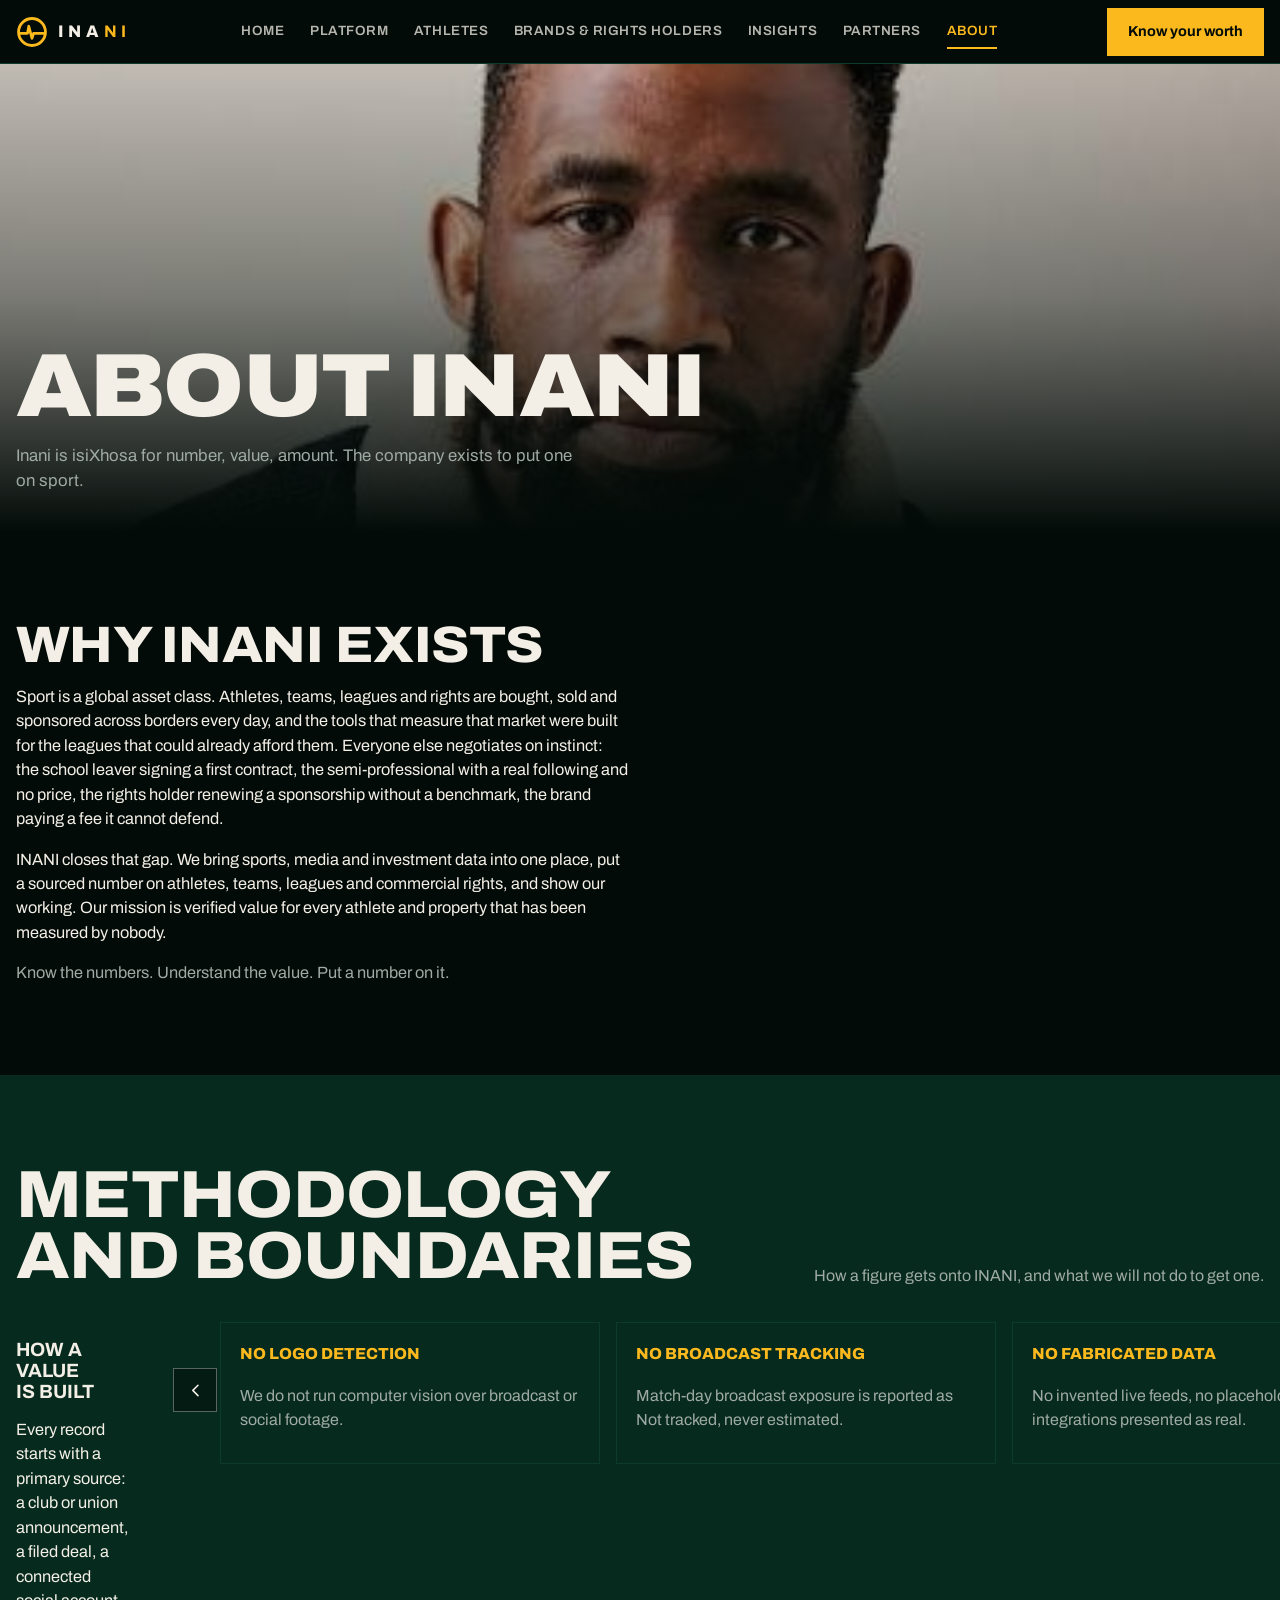
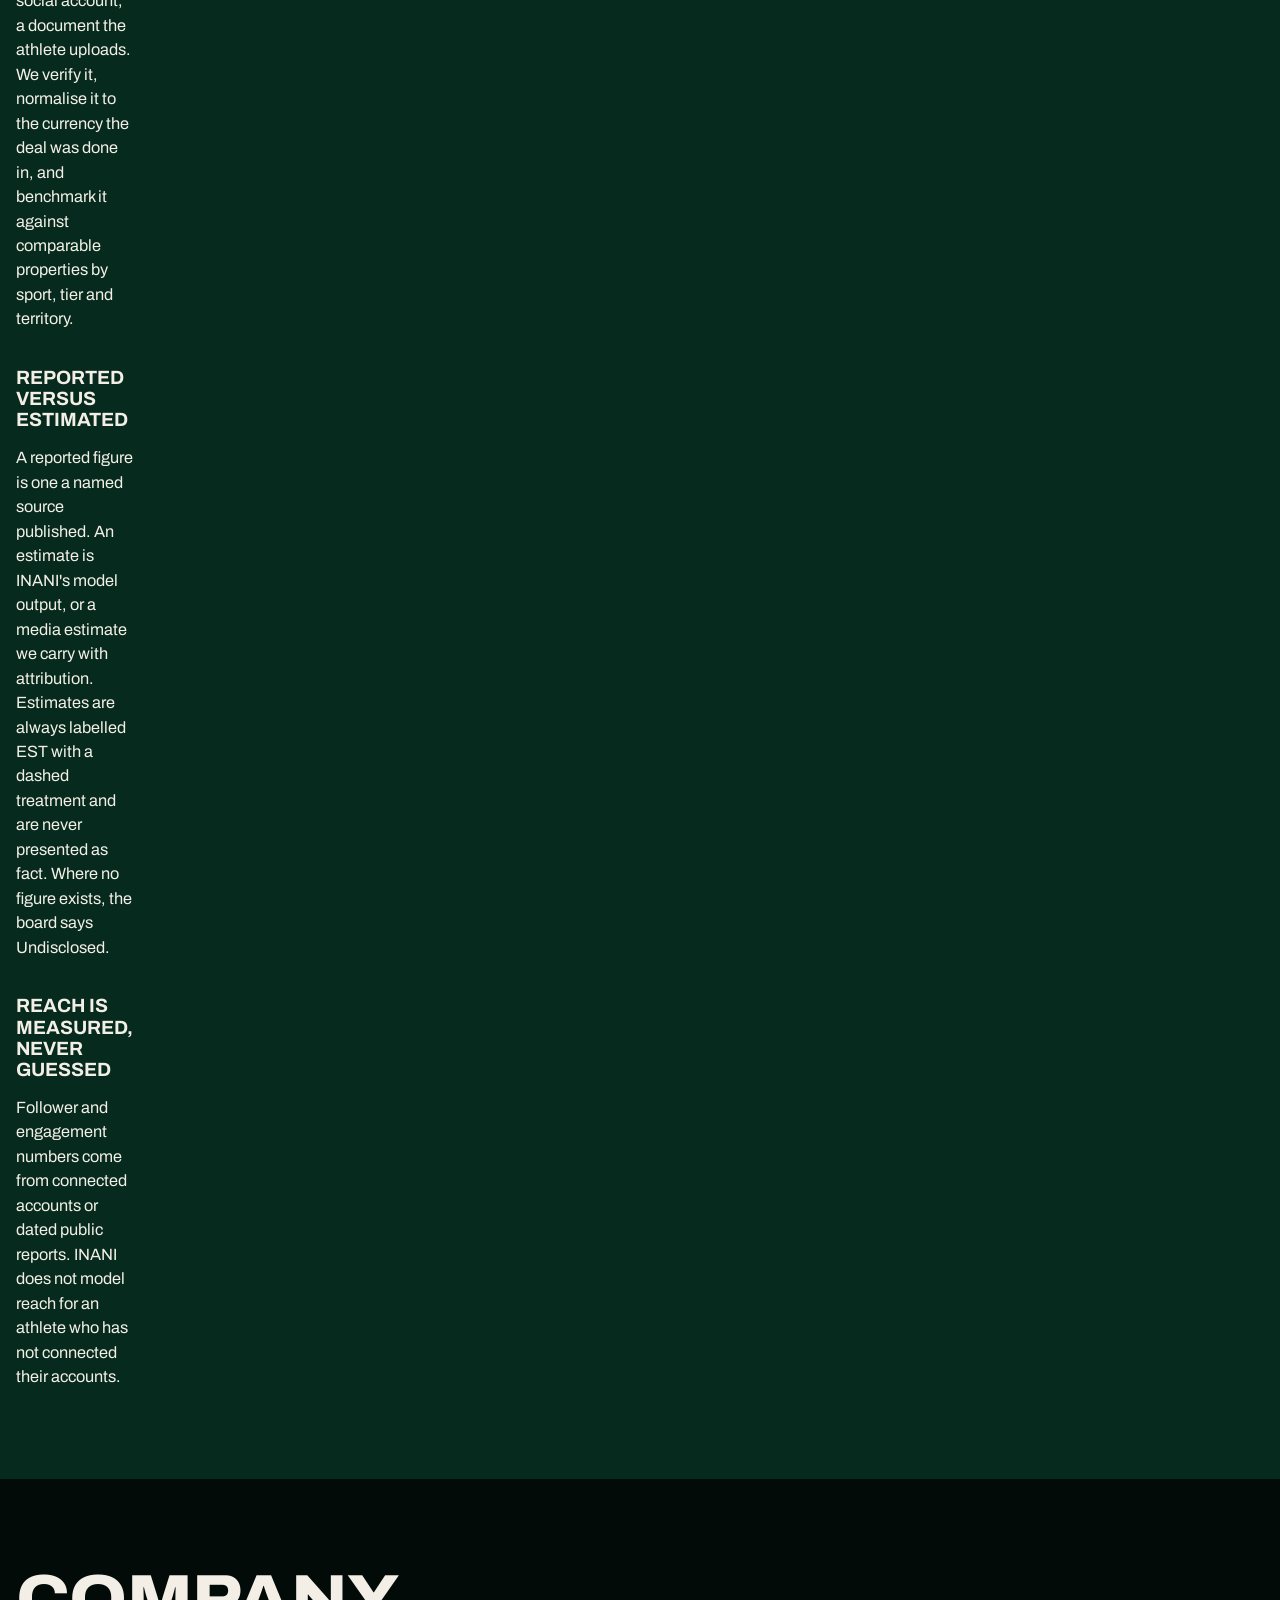
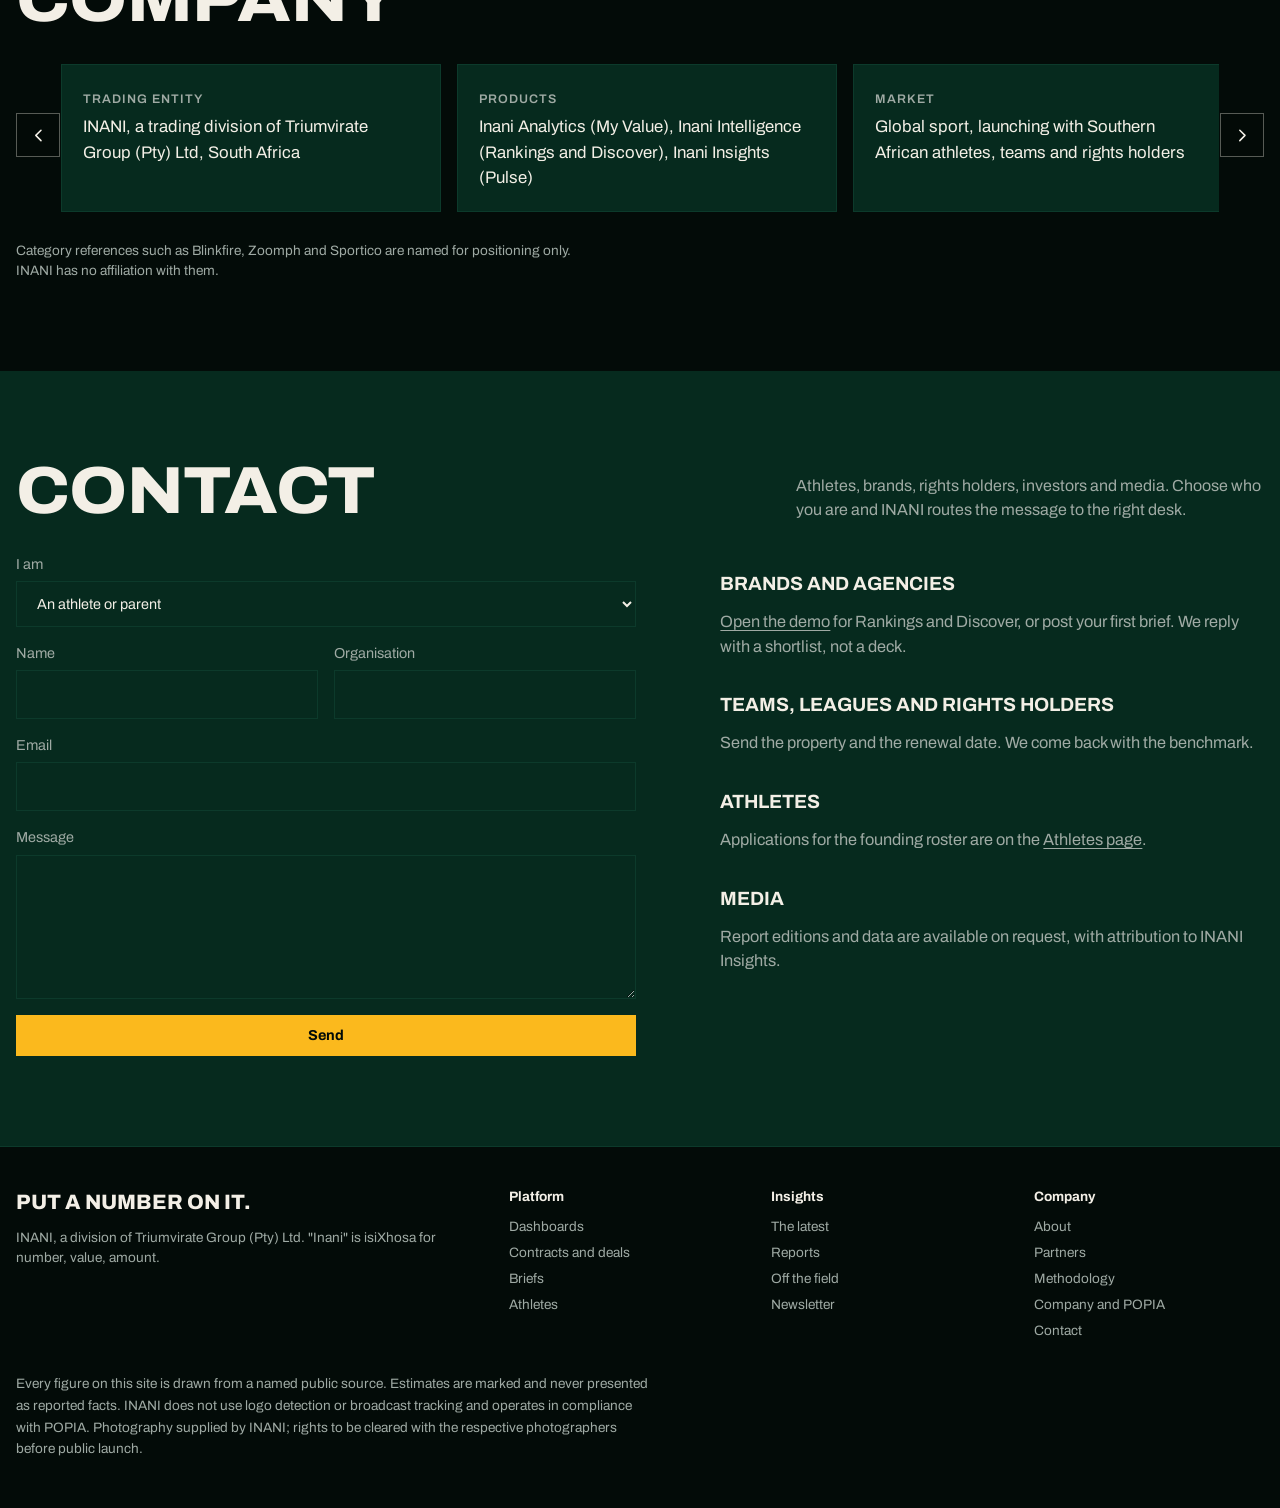
==== about.html @ a7720653 "Add files via upload" ====
<!doctype html>
<html lang="en">
<head>
<meta charset="utf-8">
<meta name="viewport" content="width=device-width, initial-scale=1, viewport-fit=cover">
<title>About · INANI</title>
<meta name="description" content="Why INANI exists, how values are built, and the company behind it.">
<link rel="preconnect" href="https://fonts.googleapis.com">
<link rel="stylesheet" href="https://fonts.googleapis.com/css2?family=Archivo:ital,wdth,wght@0,62..125,300..900;1,62..125,300..900&display=swap">
<link rel="stylesheet" href="styles.css">
</head>
<body>
<svg width="0" height="0" style="position:absolute" aria-hidden="true">
<defs>
<symbol id="i-chart" viewBox="0 0 24 24"><path d="M3 3v18h18M18 17V9M13 17V5M8 17v-3"/></symbol>
<symbol id="i-deal" viewBox="0 0 24 24"><path d="m11 17 2 2a1 1 0 1 0 3-3"/><path d="m14 14 2.5 2.5a1 1 0 1 0 3-3l-3.88-3.88a3 3 0 0 0-4.24 0l-.88.88a1 1 0 1 1-3-3l2.81-2.81a5.79 5.79 0 0 1 7.06-.87l.47.28a2 2 0 0 0 1.42.25L21 4"/><path d="m21 3 1 11h-2M3 3 2 14l6.5 6.5a1 1 0 1 0 3-3M3 4h8"/></symbol>
<symbol id="i-news" viewBox="0 0 24 24"><path d="M4 22h16a2 2 0 0 0 2-2V4a2 2 0 0 0-2-2H8a2 2 0 0 0-2 2v16a2 2 0 0 1-2 2Zm0 0a2 2 0 0 1-2-2v-9c0-1.1.9-2 2-2h2M18 14h-8M15 18h-5M10 6h8v4h-8V6Z"/></symbol>
<symbol id="i-check" viewBox="0 0 24 24"><path d="M20 6 9 17l-5-5"/></symbol>
<symbol id="i-arrow" viewBox="0 0 24 24"><path d="M5 12h14m-7-7 7 7-7 7"/></symbol>
<symbol id="i-athlete" viewBox="0 0 24 24"><path d="M19 21v-2a4 4 0 0 0-4-4H9a4 4 0 0 0-4 4v2"/><circle cx="12" cy="7" r="4"/></symbol>
<symbol id="i-team" viewBox="0 0 24 24"><path d="M16 21v-2a4 4 0 0 0-4-4H6a4 4 0 0 0-4 4v2"/><circle cx="9" cy="7" r="4"/><path d="M22 21v-2a4 4 0 0 0-3-3.87M16 3.13a4 4 0 0 1 0 7.75"/></symbol>
<symbol id="i-rights" viewBox="0 0 24 24"><path d="M20 13c0 5-3.5 7.5-7.66 8.95a1 1 0 0 1-.67-.01C7.5 20.5 4 18 4 13V6a1 1 0 0 1 1-1c2 0 4.5-1.2 6.24-2.72a1.17 1.17 0 0 1 1.52 0C14.51 3.81 17 5 19 5a1 1 0 0 1 1 1z"/><path d="m9 12 2 2 4-4"/></symbol>
<symbol id="i-brand" viewBox="0 0 24 24"><path d="m3 11 18-5v12L3 14v-3z"/><path d="M11.6 16.8a3 3 0 1 1-5.8-1.6"/></symbol>
<symbol id="i-invest" viewBox="0 0 24 24"><path d="M22 7 13.5 15.5 8.5 10.5 2 17M16 7h6v6"/></symbol>
<symbol id="i-media" viewBox="0 0 24 24"><rect x="2" y="7" width="20" height="15" rx="2"/><path d="m17 2-5 5-5-5"/></symbol>
<symbol id="i-left" viewBox="0 0 24 24"><path d="m15 18-6-6 6-6"/></symbol>
<symbol id="i-right" viewBox="0 0 24 24"><path d="m9 18 6-6-6-6"/></symbol>
<symbol id="i-link" viewBox="0 0 24 24"><path d="M10 13a5 5 0 0 0 7.54.54l3-3a5 5 0 0 0-7.07-7.07l-1.72 1.71"/><path d="M14 11a5 5 0 0 0-7.54-.54l-3 3a5 5 0 0 0 7.07 7.07l1.71-1.71"/></symbol>
<symbol id="i-file" viewBox="0 0 24 24"><path d="M15 2H6a2 2 0 0 0-2 2v16a2 2 0 0 0 2 2h12a2 2 0 0 0 2-2V7Z"/><path d="M14 2v4a2 2 0 0 0 2 2h4M10 9H8M16 13H8M16 17H8"/></symbol>
<symbol id="i-card" viewBox="0 0 24 24"><rect x="2" y="5" width="20" height="14" rx="2"/><path d="M2 10h20"/></symbol>
<symbol id="i-db" viewBox="0 0 24 24"><ellipse cx="12" cy="5" rx="9" ry="3"/><path d="M3 5v14a9 3 0 0 0 18 0V5"/><path d="M3 12a9 3 0 0 0 18 0"/></symbol>
</defs>
</svg>
<header class="top">
  <div class="wrap bar">
    <a class="lock" href="index.html" aria-label="INANI home"><svg viewBox="0 0 100 100" aria-hidden="true"><circle cx="50" cy="50" r="42" fill="none" stroke="#FBB91D" stroke-width="9"/><polyline points="14,54 36,54 40,32 50,70 55,54 86,54" fill="none" stroke="#FBB91D" stroke-width="8.5" stroke-linecap="round" stroke-linejoin="round"/></svg><span>INA<b>NI</b></span></a>
    <nav class="main" id="nav" aria-label="Primary"><a href="index.html">Home</a><a href="platform.html">Platform</a><a href="athletes.html">Athletes</a><a href="brands.html">Brands & Rights Holders</a><a href="insights.html">Insights</a><a href="partners.html">Partners</a><a href="about.html" aria-current="page">About</a></nav>
    <div class="acts"><a class="cta" href="athletes.html#apply">Know your worth</a><button class="menu" id="menu" aria-expanded="false" aria-controls="nav">Menu</button></div>
  </div>
</header>
<main>

<div class="page-title photo"><div class="ph"><img src="img/kolisi-denim.jpg" alt="" style="object-position:50% 20%"></div><div class="wrap"><h1 style="font-size:clamp(2.4rem,7vw,6rem)">About INANI</h1><p>Inani is isiXhosa for number, value, amount. The company exists to put one on sport.</p></div></div>
<section class="wrap">
  <div class="prose">
    <h2 style="font-size:clamp(1.8rem,4vw,3.2rem)">Why INANI exists</h2>
    <p>Sport is a global asset class. Athletes, teams, leagues and rights are bought, sold and sponsored across borders every day, and the tools that measure that market were built for the leagues that could already afford them. Everyone else negotiates on instinct: the school leaver signing a first contract, the semi-professional with a real following and no price, the rights holder renewing a sponsorship without a benchmark, the brand paying a fee it cannot defend.</p>
    <p>INANI closes that gap. We bring sports, media and investment data into one place, put a sourced number on athletes, teams, leagues and commercial rights, and show our working. Our mission is verified value for every athlete and property that has been measured by nobody.</p>
    <p class="ash">Know the numbers. Understand the value. Put a number on it.</p>
  </div>
</section>
<section class="band" id="method"><div class="wrap">
  <div class="head"><h2>Methodology<br>and boundaries</h2><p>How a figure gets onto INANI, and what we will not do to get one.</p></div>
  <div class="split">
    <div class="prose">
      <h3>How a value is built</h3>
      <p>Every record starts with a primary source: a club or union announcement, a filed deal, a connected social account, a document the athlete uploads. We verify it, normalise it to the currency the deal was done in, and benchmark it against comparable properties by sport, tier and territory.</p>
      <h3>Reported versus estimated</h3>
      <p>A reported figure is one a named source published. An estimate is INANI's model output, or a media estimate we carry with attribution. Estimates are always labelled EST with a dashed treatment and are never presented as fact. Where no figure exists, the board says Undisclosed.</p>
      <h3>Reach is measured, never guessed</h3>
      <p>Follower and engagement numbers come from connected accounts or dated public reports. INANI does not model reach for an athlete who has not connected their accounts.</p>
    </div>
    <ul class="rules carousel">
      <li><b>No logo detection</b><span>We do not run computer vision over broadcast or social footage.</span></li>
      <li><b>No broadcast tracking</b><span>Match-day broadcast exposure is reported as Not tracked, never estimated.</span></li>
      <li><b>No fabricated data</b><span>No invented live feeds, no placeholder integrations presented as real.</span></li>
      <li><b>EST, always marked</b><span>Every estimate carries the label and the dashed treatment, on every surface.</span></li>
      <li><b>POPIA throughout</b><span>Personal information is processed lawfully, minimally and with consent, and athletes can withdraw at any time.</span></li>
      <li><b>Image rights respected</b><span>Contracted professionals are onboarded only with written consent from the relevant body.</span></li>
    </ul>
  </div>
</div></section>
<section class="wrap" id="legal">
  <div class="head"><h2>Company</h2></div>
  <div class="facts carousel">
    <div><span class="k">Trading entity</span><p class="v">INANI, a trading division of Triumvirate Group (Pty) Ltd, South Africa</p></div>
    <div><span class="k">Products</span><p class="v">Inani Analytics (My Value), Inani Intelligence (Rankings and Discover), Inani Insights (Pulse)</p></div>
    <div><span class="k">Market</span><p class="v">Global sport, launching with Southern African athletes, teams and rights holders</p></div>
    <div><span class="k">Data protection</span><p class="v">Protection of Personal Information Act, 2013 (POPIA). Requests to the Information Officer through the contact page.</p></div>
  </div>
  <p class="note">Category references such as Blinkfire, Zoomph and Sportico are named for positioning only. INANI has no affiliation with them.</p>
</section>
<section class="band" id="contact"><div class="wrap"><div class="head"><h2>Contact</h2><p>Athletes, brands, rights holders, investors and media. Choose who you are and INANI routes the message to the right desk.</p></div>
  <div class="split">
    <form class="form contact" aria-label="Contact INANI">
      <label>I am<select name="who" required><option>An athlete or parent</option><option>A brand or agency</option><option>A team, league or rights holder</option><option>An investor</option><option>Media</option><option>Making a POPIA or data request</option></select></label>
      <div class="two"><label>Name<input type="text" name="name" required></label><label>Organisation<input type="text" name="org"></label></div>
      <label>Email<input type="email" name="email" required></label>
      <label>Message<textarea name="msg" required></textarea></label>
      <button class="cta" type="submit">Send</button><p class="ok" hidden>Sent. INANI replies within two working days.</p>
    </form>
    <div class="prose">
      <h3>Brands and agencies</h3><p class="ash"><a href="https://siyaduna.github.io/inani-demo/" target="_blank" rel="noopener">Open the demo</a> for Rankings and Discover, or post your first brief. We reply with a shortlist, not a deck.</p>
      <h3>Teams, leagues and rights holders</h3><p class="ash">Send the property and the renewal date. We come back with the benchmark.</p>
      <h3>Athletes</h3><p class="ash">Applications for the founding roster are on the <a href="athletes.html#apply">Athletes page</a>.</p>
      <h3>Media</h3><p class="ash">Report editions and data are available on request, with attribution to INANI Insights.</p>
    </div>
  </div>
</div></section>
</main>
<footer>
  <div class="wrap">
    <div class="cols">
      <div><p class="line">Put a number on it.</p><p style="margin-top:.6rem">INANI, a division of Triumvirate Group (Pty) Ltd. "Inani" is isiXhosa for number, value, amount.</p></div>
      <div><strong>Platform</strong><ul><li><a href="platform.html">Dashboards</a></li><li><a href="brands.html#board">Contracts and deals</a></li><li><a href="brands.html#briefs">Briefs</a></li><li><a href="athletes.html">Athletes</a></li></ul></div>
      <div><strong>Insights</strong><ul><li><a href="insights.html">The latest</a></li><li><a href="insights.html#reports">Reports</a></li><li><a href="athletes.html#style">Off the field</a></li><li><a href="insights.html#newsletter">Newsletter</a></li></ul></div>
      <div><strong>Company</strong><ul><li><a href="about.html">About</a></li><li><a href="partners.html">Partners</a></li><li><a href="about.html#method">Methodology</a></li><li><a href="about.html#legal">Company and POPIA</a></li><li><a href="about.html#contact">Contact</a></li></ul></div>
    </div>
    <p class="fine">Every figure on this site is drawn from a named public source. Estimates are marked and never presented as reported facts. INANI does not use logo detection or broadcast tracking and operates in compliance with POPIA. Photography supplied by INANI; rights to be cleared with the respective photographers before public launch.</p>
  </div>
</footer>
<script src="site.js"></script>
</body>
</html>
---- styles.css ----
/* INANI site — shared styles. Roc Nation register: black ground, photography, expanded uppercase display, fixed top bar. */
:root{
  --ink:#030B08; --pine:#062A1E; --moss:#0C3A2B; --amber:#FBB91D; --bone:#F3EFE6; --ash:#9FAAA4;
  --display:"Archivo",Impact,"Arial Narrow",sans-serif; --body:"Archivo",Helvetica,Arial,sans-serif;
  --gl:max(16px,env(safe-area-inset-left,0px)); --gr:max(16px,env(safe-area-inset-right,0px));
  --nav:64px;
  color-scheme:dark;
}
*{box-sizing:border-box}
html{scroll-padding-top:calc(var(--nav) + 1rem)}
body{margin:0;background:var(--ink);color:var(--bone);font-family:var(--body);font-size:16px;line-height:1.5;-webkit-font-smoothing:antialiased;padding-top:var(--nav)}
a{color:inherit;text-decoration:none}
a:focus-visible,button:focus-visible,input:focus-visible,select:focus-visible,textarea:focus-visible{outline:2px solid var(--amber);outline-offset:3px}
img,svg{max-width:100%;display:block}
.wrap{padding-left:var(--gl);padding-right:var(--gr);max-width:1440px;margin-inline:auto}
h1,h2,h3{margin:0;font-family:var(--display);text-wrap:balance;text-transform:uppercase;line-height:.92}
h1{font-weight:900;font-stretch:110%;font-size:clamp(2.8rem,9vw,8.5rem);letter-spacing:-.02em}
h2{font-weight:800;font-stretch:108%;font-size:clamp(2rem,5.2vw,4.2rem);letter-spacing:-.01em}
h3{font-weight:700;font-size:1.2rem;line-height:1.1}
p{margin:0}
.num{font-variant-numeric:tabular-nums}
.cta{display:inline-block;background:var(--amber);color:var(--ink);font-weight:700;padding:.8rem 1.3rem;font-size:.9rem;border:0;font-family:inherit;cursor:pointer}
.cta.ghost{background:transparent;color:var(--bone);box-shadow:inset 0 0 0 1.5px var(--bone)}
.acts{display:flex;flex-wrap:wrap;gap:.8rem}
.kind{font-size:.78rem;letter-spacing:.08em;text-transform:uppercase;color:var(--amber);font-weight:600}
.src{font-size:.8rem;color:var(--ash)}
.src a,.note a,.prose a{text-decoration:underline;text-underline-offset:3px}
section{padding-block:clamp(3rem,7vw,6rem)}
section.tight{padding-block:clamp(2rem,4vw,3.5rem)}
.band{background:var(--pine)}
.head{display:flex;align-items:end;justify-content:space-between;gap:1rem 3rem;flex-wrap:wrap;margin-bottom:2rem}
.head p{color:var(--ash);max-width:52ch}
.note{color:var(--ash);font-size:.85rem;margin-top:1rem;max-width:72ch}
.note b{color:var(--amber)}
.page-title{padding-block:clamp(2.5rem,6vw,5rem) clamp(1.5rem,3vw,2.5rem);border-bottom:1px solid var(--moss)}
.page-title p{color:var(--ash);max-width:56ch;margin-top:1rem;font-size:1.05rem}
.prose{max-width:68ch;display:grid;gap:1rem;font-size:1.02rem}
.prose h3{margin-top:1.2rem}
.prose p{color:var(--bone)}
.prose .ash{color:var(--ash)}

/* fixed top bar */
header.top{position:fixed;top:0;left:0;right:0;height:var(--nav);z-index:50;background:var(--ink);border-bottom:1px solid var(--moss);padding-top:env(safe-area-inset-top,0px)}
.bar{display:flex;align-items:center;justify-content:space-between;gap:1rem;height:var(--nav)}
.lock{display:flex;align-items:center;gap:.6rem;font-family:var(--display);font-weight:800;letter-spacing:.28em;font-size:1.05rem}
.lock b{color:var(--amber)}
.lock svg{width:32px;height:32px}
nav.main{display:flex;gap:1.6rem;font-size:.84rem;letter-spacing:.04em;text-transform:uppercase;font-weight:600}
nav.main a{opacity:.75;padding:.4rem 0;border-bottom:2px solid transparent}
nav.main a:hover{opacity:1}
nav.main a[aria-current="page"]{opacity:1;color:var(--amber);border-color:var(--amber)}
.menu{display:none;background:none;border:1.5px solid var(--moss);color:var(--bone);padding:.45rem .7rem;font:inherit;font-size:.85rem;cursor:pointer}
@media (max-width:1060px){
  nav.main{display:none;position:fixed;top:calc(var(--nav) + env(safe-area-inset-top,0px));left:0;right:0;background:var(--ink);border-bottom:1px solid var(--moss);flex-direction:column;gap:0;padding:.5rem var(--gl) 1rem var(--gl)}
  nav.main.open{display:flex}
  nav.main a{padding:.8rem 0;border-bottom:1px solid var(--moss);font-size:1rem}
  nav.main a[aria-current="page"]{border-color:var(--moss)}
  .menu{display:inline-block}
  .bar .cta{display:none}
}

/* photography */
.ph{position:relative;overflow:hidden;background:linear-gradient(160deg,#0B3A2A,#041C14 60%,#02110C)}
.ph img{position:absolute;inset:0;width:100%;height:100%;object-fit:cover}
.ph.slot::after{content:"";position:absolute;inset:0;background:repeating-linear-gradient(115deg,transparent 0 46px,rgba(243,239,230,.035) 46px 47px)}
.credit{position:absolute;right:.6rem;bottom:.5rem;font-size:.68rem;color:rgba(243,239,230,.7);z-index:2}

/* hero */
.hero{position:relative;min-height:min(80vh,780px);display:grid;align-items:end}
.hero .ph{position:absolute;inset:0}
.hero .ph img{object-position:60% 30%}
.hero .ph::before{content:"";position:absolute;inset:0;z-index:1;background:linear-gradient(180deg,rgba(3,11,8,.15),rgba(3,11,8,.55) 50%,var(--ink) 100%)}
.hero .wrap{position:relative;z-index:2;padding-block:3rem 2.5rem;width:100%}
.hero .lede{max-width:36ch;font-size:clamp(1rem,1.6vw,1.25rem);margin-top:1.2rem}
.hero .acts{margin-top:1.6rem}

/* ticker */
.tick{border-block:1px solid var(--moss);background:var(--pine);overflow:hidden;white-space:nowrap}
.tick .row{display:inline-flex;gap:3rem;padding-block:.7rem;animation:slide 60s linear infinite;font-size:.9rem}
.tick b{color:var(--amber);margin-right:.5rem}
@keyframes slide{from{transform:translateX(0)}to{transform:translateX(-50%)}}
@media (prefers-reduced-motion:reduce){.tick .row{animation:none;white-space:normal;flex-wrap:wrap;gap:.6rem 2rem}}

/* pillars (home) */
.pillars{display:grid;grid-template-columns:repeat(3,1fr);gap:1px;background:var(--moss)}
.pillars a{background:var(--ink);padding:2rem 1.5rem;display:grid;gap:.6rem;align-content:start;min-width:0}
.pillars a:hover{background:var(--pine)}
.pillars .big{font-family:var(--display);font-weight:800;text-transform:uppercase;font-size:clamp(1.6rem,3vw,2.4rem);line-height:1}
.pillars p{color:var(--ash);max-width:34ch}
.pillars .go{color:var(--amber);font-weight:600;font-size:.9rem}
@media (max-width:760px){.pillars{grid-template-columns:1fr}}

/* dashboard */
.dash{background:var(--ink);border:1px solid var(--moss);display:grid;grid-template-columns:240px 1fr;min-height:520px}
.dash .side{border-right:1px solid var(--moss);padding:1.2rem;display:grid;gap:.4rem;align-content:start;font-size:.9rem}
.dash .side .item{padding:.55rem .7rem;color:var(--ash)}
.dash .side .item.on{background:var(--pine);color:var(--bone);border-left:3px solid var(--amber)}
.dash .main{padding:1.4rem;display:grid;gap:1.2rem;min-width:0}
.dash .top{display:flex;justify-content:space-between;align-items:start;gap:1rem;flex-wrap:wrap}
.dash .name{font-family:var(--display);font-weight:800;font-size:1.9rem;text-transform:uppercase;line-height:1}
.dash .meta{color:var(--ash);font-size:.9rem;margin-top:.3rem}
.tiles{display:grid;grid-template-columns:repeat(4,1fr);gap:.8rem}
.tile{background:var(--pine);padding:1rem;min-width:0}
.tile .l{font-size:.75rem;color:var(--ash);letter-spacing:.04em;text-transform:uppercase}
.tile .v{font-family:var(--display);font-weight:800;font-size:1.9rem;margin-top:.3rem;line-height:1}
.tile .v.est{color:var(--amber);text-decoration:underline dashed;text-underline-offset:6px;text-decoration-thickness:1.5px}
.tile .s{font-size:.75rem;color:var(--ash);margin-top:.4rem}
.panes{display:grid;grid-template-columns:1.2fr 1fr;gap:.8rem}
.pane{background:var(--pine);padding:1rem;min-width:0}
.pane h4{margin:0 0 .8rem;font-size:.85rem;font-weight:600;letter-spacing:.04em;text-transform:uppercase;color:var(--ash)}
.bars{display:grid;gap:.6rem}
.bars .r{display:grid;grid-template-columns:9rem 1fr 4rem;gap:.6rem;align-items:center;font-size:.88rem}
.bars .b{height:14px;background:var(--moss);position:relative}
.bars .b i{position:absolute;inset:0 auto 0 0;background:var(--amber)}
.bars .r.me .b i{background:var(--bone)}
.bars .n{text-align:right;font-weight:700}
.tl{list-style:none;margin:0;padding:0;display:grid;gap:.55rem;font-size:.88rem}
.tl li{display:grid;grid-template-columns:3.2rem 1fr;gap:.6rem;align-items:baseline}
.tl li span:first-child{color:var(--amber);font-weight:700}
.tl li em{color:var(--ash);font-style:normal}
.partners{display:flex;flex-wrap:wrap;gap:.5rem}
.partners span{border:1px solid var(--moss);padding:.35rem .6rem;font-size:.82rem}
.partners span.eq{border-color:var(--amber);color:var(--amber)}
.dash .foot{font-size:.78rem;color:var(--ash)}
@media (max-width:1000px){.dash{grid-template-columns:1fr}.dash .side{display:flex;flex-wrap:wrap;border-right:0;border-bottom:1px solid var(--moss)}.tiles{grid-template-columns:repeat(2,1fr)}.panes{grid-template-columns:1fr}}
@media (max-width:520px){.bars .r{grid-template-columns:6.5rem 1fr 3.4rem}}

/* aggregation flow */
.flow{display:grid;grid-template-columns:1fr auto 1fr auto 1fr;gap:1rem;align-items:stretch}
.flow .col{display:grid;gap:.6rem;align-content:start;min-width:0}
.flow .col h3{margin-bottom:.4rem}
.flow .node{background:var(--pine);padding:.85rem 1rem;font-size:.92rem;border-left:3px solid var(--moss)}
.band .flow .node{background:var(--ink)}
.flow .core .node{border-left-color:var(--amber)}
.flow .arrow{display:grid;place-items:center;color:var(--amber);font-family:var(--display);font-weight:900;font-size:2rem}
@media (max-width:900px){.flow{grid-template-columns:1fr}.flow .arrow{transform:rotate(90deg);padding:.2rem}}

/* products / pricing */
.prods{display:grid;grid-template-columns:repeat(3,1fr);gap:1.2rem}
.prod{background:var(--pine);padding:1.6rem 1.4rem;display:grid;gap:.7rem;align-content:start;min-width:0}
.prod .sub{color:var(--amber);font-weight:600;font-size:.85rem;letter-spacing:.04em;text-transform:uppercase}
.prod h3{font-size:1.6rem}
.prod p{color:var(--ash)}
.prod ul{margin:.4rem 0 0;padding-left:1.1rem;color:var(--bone);font-size:.95rem;display:grid;gap:.3rem}
@media (max-width:860px){.prods{grid-template-columns:1fr}}
.plans{display:grid;grid-template-columns:repeat(3,1fr);gap:1.2rem}
.plan{border:1px solid var(--moss);padding:1.4rem;display:grid;gap:.5rem;align-content:start;min-width:0}
.plan .who{font-size:.8rem;letter-spacing:.06em;text-transform:uppercase;color:var(--ash);font-weight:600}
.plan .pr{font-family:var(--display);font-weight:800;font-size:2rem;line-height:1}
.plan .pr small{font-family:var(--body);font-weight:400;font-size:.85rem;color:var(--ash)}
.plan ul{margin:.6rem 0 0;padding-left:1.1rem;font-size:.92rem;display:grid;gap:.3rem;color:var(--bone)}
.plan.hi{border-color:var(--amber)}
@media (max-width:860px){.plans{grid-template-columns:1fr}}

/* roster */
.filters{display:flex;flex-wrap:wrap;gap:.5rem 1.4rem;margin-bottom:1.4rem;font-size:.9rem}
.filters button{background:none;border:0;color:var(--ash);font:inherit;font-weight:600;padding:.3rem 0;border-bottom:2px solid transparent;cursor:pointer}
.filters button[aria-pressed="true"]{color:var(--bone);border-color:var(--amber)}
.roster{display:grid;grid-template-columns:repeat(4,1fr);gap:.8rem}
.ath{position:relative;aspect-ratio:3/4;max-width:100%;min-width:0;overflow:hidden;background:var(--pine)}
.ath .ph{position:absolute;inset:0}
.ath .ph.slot{background:radial-gradient(60% 45% at 50% 38%,rgba(159,170,164,.22),transparent 70%),linear-gradient(160deg,#0B3A2A,#041C14 60%,#02110C)}
.ath .ov{position:absolute;inset:auto 0 0 0;padding:1rem;background:linear-gradient(180deg,transparent,rgba(3,11,8,.9));z-index:2}
.ath .nm{font-family:var(--display);font-weight:800;text-transform:uppercase;font-size:1.25rem;line-height:1}
.ath .sp{color:var(--ash);font-size:.85rem;margin-top:.25rem}
.ath .tier{position:absolute;top:.8rem;left:.8rem;z-index:2;font-size:.72rem;letter-spacing:.06em;text-transform:uppercase;font-weight:700;color:var(--ink);background:var(--amber);padding:.25rem .5rem}
.ath.open{display:grid;place-items:center;text-align:center;border:1.5px dashed var(--moss);background:transparent;padding:1rem}
.ath.open .nm{font-size:1.4rem}
.ath.open .sp{max-width:22ch;margin-inline:auto;margin-top:.5rem}
.ath.open .cta{margin-top:1rem}
.eligible{display:grid;grid-template-columns:repeat(3,1fr);gap:1px;background:var(--moss);margin-top:2rem}
.eligible div{background:var(--ink);padding:1.4rem 1.3rem;min-width:0}
.eligible h3{margin-bottom:.4rem}
.eligible p{color:var(--ash);font-size:.93rem}
@media (max-width:1000px){.roster{grid-template-columns:repeat(3,1fr)}}
@media (max-width:700px){.roster{grid-template-columns:repeat(2,1fr)}.eligible{grid-template-columns:1fr}}

/* ROI */
.roi{display:grid;grid-template-columns:1fr 1.1fr;gap:2.5rem;align-items:start}
.roi .l{color:var(--ash);margin-top:1rem;max-width:46ch}
.metrics{margin:1.6rem 0 0;padding:0;list-style:none;display:grid;gap:1rem}
.metrics li{display:grid;grid-template-columns:auto 1fr;gap:.9rem;align-items:baseline}
.metrics li b{font-family:var(--display);font-weight:800;text-transform:uppercase;font-size:1.1rem;color:var(--amber);white-space:nowrap}
.metrics li span{color:var(--ash);font-size:.95rem}
.camp{background:var(--ink);border:1px solid var(--moss);padding:1.3rem;display:grid;gap:1rem;min-width:0}
.camp .ttl{display:flex;justify-content:space-between;gap:1rem;flex-wrap:wrap;align-items:baseline}
.camp .ttl b{font-size:1.1rem}
.camp .ttl span{font-size:.8rem;color:var(--ash)}
.camp .big{display:grid;grid-template-columns:repeat(3,1fr);gap:.8rem}
.camp .big .tile .v{font-size:2.2rem}
.stack{display:grid;gap:.5rem;font-size:.88rem}
.stack .r{display:grid;grid-template-columns:10rem 1fr 5.5rem;gap:.6rem;align-items:center}
.stack .b{height:12px;background:var(--moss);position:relative}
.stack .b i{position:absolute;inset:0 auto 0 0;background:var(--amber)}
.stack .n{text-align:right;font-weight:700}
@media (max-width:900px){.roi{grid-template-columns:1fr}}
@media (max-width:520px){.camp .big{grid-template-columns:1fr}.stack .r{grid-template-columns:6.5rem 1fr 4.5rem}}

/* boards */
.scroll{overflow-x:auto}
.board{width:100%;border-collapse:collapse;font-size:.95rem;min-width:720px}
.board th,.board td{text-align:left;padding:.9rem .6rem;border-bottom:1px solid var(--moss);vertical-align:top}
.board th{font-size:.78rem;letter-spacing:.08em;text-transform:uppercase;color:var(--ash);font-weight:600}
.board td.val{white-space:nowrap;font-weight:700}
.board td.val.est{color:var(--amber);border-bottom:1px dashed var(--amber)}
.board tr:last-child td{border-bottom:0}
.board td a{text-decoration:underline;text-underline-offset:3px;color:var(--ash);font-size:.85rem}
.tabs{display:flex;gap:1.6rem;margin-bottom:1.2rem;font-weight:600}
.tabs button{background:none;border:0;color:var(--ash);font:inherit;font-weight:600;padding:.4rem 0;border-bottom:2px solid transparent;cursor:pointer}
.tabs button[aria-selected="true"]{color:var(--bone);border-color:var(--amber)}

/* feed */
.feed{display:grid;grid-template-columns:repeat(12,1fr);gap:1.2rem}
.card{display:grid;grid-template-rows:auto 1fr;background:var(--pine);min-width:0}
.band .card{background:var(--ink)}
.card .ph{aspect-ratio:4/3;max-width:100%}
.card .body{padding:1.1rem 1.1rem 1.3rem;display:grid;gap:.6rem;align-content:start}
.card h3{font-size:1.35rem}
.card.lead{grid-column:span 8}
.card.lead .ph{aspect-ratio:16/9}
.card.lead h3{font-size:clamp(1.6rem,3vw,2.6rem)}
.card.side,.card.q{grid-column:span 4}
@media (max-width:1000px){.card.lead{grid-column:span 12}.card.side,.card.q{grid-column:span 6}}
@media (max-width:620px){.card.side,.card.q{grid-column:span 12}}

/* reports */
.reports{display:grid;grid-template-columns:repeat(3,1fr);gap:1.2rem}
.rep{background:var(--pine);padding:1.4rem;display:grid;gap:.5rem;align-content:start;min-width:0;border-top:3px solid var(--amber)}
.rep h3{font-size:1.3rem}
.rep p{color:var(--ash);font-size:.93rem}
.rep .fmt{font-size:.8rem;color:var(--amber);font-weight:600}
@media (max-width:860px){.reports{grid-template-columns:1fr}}

/* off the field */
.looks{display:grid;grid-template-columns:repeat(3,1fr);gap:1.2rem}
.look{min-width:0}
.look .ph{aspect-ratio:3/4;max-width:100%}
.look .cap{padding-top:.9rem;display:grid;gap:.35rem}
.look .who{font-weight:700;font-size:1.15rem}
.look .what{color:var(--ash);font-size:.95rem}
.look .trace{font-size:.85rem;color:var(--amber);font-weight:600}
@media (max-width:760px){.looks{grid-template-columns:1fr}.look .ph{aspect-ratio:4/5}}

/* marketplace */
.split{display:grid;grid-template-columns:1.1fr .9fr;gap:2.5rem;align-items:start}
.split h2{font-size:clamp(1.8rem,4vw,3.4rem)}
.split .l{color:var(--ash);margin-top:1rem;max-width:44ch}
.steps{margin:1.6rem 0 0;padding:0;list-style:none;display:grid;gap:.9rem;counter-reset:s}
.steps li{display:grid;grid-template-columns:2.2rem 1fr;gap:.6rem;align-items:baseline}
.steps li::before{counter-increment:s;content:counter(s);font-family:var(--display);font-weight:800;font-size:1.6rem;color:var(--amber);line-height:1}
.briefs{display:grid;gap:.8rem}
.brief{background:var(--pine);padding:1.1rem 1.2rem;display:grid;grid-template-columns:1fr auto;gap:.3rem 1rem;align-items:center}
.band .brief{background:var(--ink)}
.brief .t{font-weight:700}
.brief .m{color:var(--ash);font-size:.9rem;grid-column:1}
.brief .b{font-size:.85rem;color:var(--amber);font-weight:600;grid-row:1/3}
@media (max-width:880px){.split{grid-template-columns:1fr}}

/* audiences */
.who{display:grid;grid-template-columns:repeat(3,1fr);gap:1px;background:var(--moss)}
.who div{background:var(--ink);padding:1.6rem 1.3rem;min-width:0}
.who h3{margin-bottom:.5rem}
.who p{color:var(--ash);font-size:.95rem;max-width:34ch}
@media (max-width:880px){.who{grid-template-columns:repeat(2,1fr)}}
@media (max-width:560px){.who{grid-template-columns:1fr}}

/* forms */
.form{display:grid;gap:1rem;max-width:620px}
.form label{display:grid;gap:.35rem;font-size:.9rem;color:var(--ash)}
.form input,.form select,.form textarea{background:var(--ink);border:1px solid var(--moss);color:var(--bone);padding:.8rem 1rem;font:inherit;width:100%}
.band .form input,.band .form select,.band .form textarea{background:var(--pine)}
.form textarea{min-height:9rem;resize:vertical}
.form .two{display:grid;grid-template-columns:1fr 1fr;gap:1rem}
.form .ok{color:var(--amber);font-weight:600}
@media (max-width:560px){.form .two{grid-template-columns:1fr}}
.sub{background:var(--pine);display:grid;grid-template-columns:1fr auto;gap:1.5rem;align-items:center;padding:2rem}
.band .sub{background:var(--ink)}
.sub form{display:flex;gap:.6rem;flex-wrap:wrap}
.sub input{background:var(--ink);border:1px solid var(--moss);color:var(--bone);padding:.75rem 1rem;min-width:16rem;font:inherit}
.band .sub input{background:var(--pine)}
.sub .ok{color:var(--amber);font-weight:600}
@media (max-width:760px){.sub{grid-template-columns:1fr}}

/* facts (about) */
.facts{display:grid;grid-template-columns:repeat(2,1fr);gap:1px;background:var(--moss)}
.facts div{background:var(--ink);padding:1.3rem;min-width:0}
.facts .k{font-size:.78rem;letter-spacing:.08em;text-transform:uppercase;color:var(--ash);font-weight:600}
.facts .v{font-size:1.05rem;margin-top:.3rem}
@media (max-width:560px){.facts{grid-template-columns:1fr}}
.rules{list-style:none;margin:0;padding:0;display:grid;gap:.8rem}
.rules li{display:grid;grid-template-columns:auto 1fr;gap:.9rem;align-items:baseline}
.rules li b{font-family:var(--display);font-weight:800;text-transform:uppercase;color:var(--amber);white-space:nowrap}
.rules li span{color:var(--ash)}

/* footer */
footer{border-top:1px solid var(--moss);padding-block:2.5rem 3rem;color:var(--ash);font-size:.85rem}
footer .cols{display:grid;grid-template-columns:2fr 1fr 1fr 1fr;gap:2rem}
footer ul{list-style:none;margin:.6rem 0 0;padding:0;display:grid;gap:.35rem}
footer strong{color:var(--bone)}
footer .line{font-family:var(--display);font-weight:800;text-transform:uppercase;font-size:1.3rem;color:var(--bone)}
footer .fine{margin-top:2rem;max-width:80ch;line-height:1.6}
footer .fine a{text-decoration:underline;text-underline-offset:3px}
@media (max-width:760px){footer .cols{grid-template-columns:1fr 1fr}}
@media (max-width:480px){footer .cols{grid-template-columns:1fr}}

/* ===== app showcase ===== */
.show{display:grid;grid-template-columns:280px 1fr;gap:1.2rem;align-items:start}
.show-tabs{display:grid;gap:.4rem}
.show-tabs button{text-align:left;background:var(--pine);border:0;border-left:3px solid transparent;color:var(--ash);font:inherit;padding:.9rem 1rem;cursor:pointer;display:grid;gap:.15rem}
.band .show-tabs button{background:var(--ink)}
.show-tabs button b{color:var(--bone);font-size:1rem}
.show-tabs button span{font-size:.82rem}
.show-tabs button[aria-selected="true"]{border-left-color:var(--amber)}
.show-tabs button[aria-selected="true"] b{color:var(--amber)}
.device{background:#061A12;border:1px solid var(--moss);border-radius:10px;overflow:hidden;box-shadow:0 30px 80px rgba(0,0,0,.5);min-width:0}
.chrome{display:flex;align-items:center;gap:.4rem;padding:.6rem .9rem;background:#04130D;border-bottom:1px solid var(--moss);font-size:.75rem;color:var(--ash)}
.chrome i{width:10px;height:10px;border-radius:50%;background:var(--moss)}
.chrome span{margin-left:.6rem;background:var(--ink);padding:.25rem .7rem;border-radius:4px;flex:1;min-width:0;overflow:hidden;text-overflow:ellipsis;white-space:nowrap}
.screens{position:relative;min-height:400px}
.screen{display:none;padding:1.4rem;gap:1.1rem;animation:fadein .45s ease}
.screen.on{display:grid;align-content:start}
@keyframes fadein{from{opacity:0;transform:translateY(6px)}to{opacity:1;transform:none}}
.s-head{display:flex;justify-content:space-between;align-items:start;gap:1rem;flex-wrap:wrap}
.s-name{font-family:var(--display);font-weight:800;text-transform:uppercase;font-size:1.6rem;line-height:1}
.s-meta{color:var(--ash);font-size:.85rem;margin-top:.3rem}
.pill{border:1px solid var(--moss);padding:.3rem .6rem;font-size:.8rem}
.pill.eq{border-color:var(--amber);color:var(--amber)}
.s-tiles{display:grid;grid-template-columns:repeat(4,1fr);gap:.7rem}
.s-tiles.three{grid-template-columns:repeat(3,1fr)}
.s-tiles .t{background:var(--ink);border:1px solid var(--moss);padding:.9rem;display:grid;gap:.2rem;min-width:0}
.s-tiles .t span{font-size:.72rem;color:var(--ash);text-transform:uppercase;letter-spacing:.04em}
.s-tiles .t b{font-family:var(--display);font-weight:800;font-size:1.7rem;line-height:1;font-variant-numeric:tabular-nums}
.s-tiles .t small{font-size:.72rem;color:var(--ash)}
.s-tiles .t.est b{color:var(--amber);text-decoration:underline dashed;text-underline-offset:5px;text-decoration-thickness:1.5px}
.s-spark{position:relative;background:var(--ink);border:1px solid var(--moss);padding:.8rem .8rem 0}
.s-spark svg{width:100%;height:120px}
.s-spark .line{fill:none;stroke:var(--amber);stroke-width:2.5;stroke-dasharray:900;stroke-dashoffset:900;animation:draw 1.6s ease forwards}
.s-spark .fill{fill:rgba(251,185,29,.12)}
.s-spark span{position:absolute;top:.7rem;left:.9rem;font-size:.72rem;color:var(--ash);text-transform:uppercase;letter-spacing:.04em}
@keyframes draw{to{stroke-dashoffset:0}}
.s-bars{display:grid;gap:.7rem}
.s-bars .r{display:grid;grid-template-columns:8rem 1fr 4.5rem;gap:.7rem;align-items:center;font-size:.9rem}
.s-bars.small .r{font-size:.85rem}
.s-bars .b{height:16px;background:var(--ink);border:1px solid var(--moss);position:relative;overflow:hidden}
.s-bars .b i{position:absolute;inset:0 auto 0 0;width:0;background:var(--amber);animation:grow .9s cubic-bezier(.2,.7,.2,1) forwards}
.s-bars .me .b i{background:var(--bone)}
.s-bars .r.off{color:var(--ash)}
.s-bars b{text-align:right;font-variant-numeric:tabular-nums}
@keyframes grow{to{width:var(--w)}}
.s-plat{display:flex;flex-wrap:wrap;gap:.5rem}
.s-plat span{font-size:.78rem;border:1px solid var(--moss);padding:.3rem .6rem;color:var(--ash)}
.s-note{color:var(--ash);font-size:.88rem}
.s-tl{list-style:none;margin:0;padding:0;display:grid;gap:.7rem}
.s-tl li{display:grid;grid-template-columns:3.4rem 1fr;gap:.8rem;align-items:baseline;padding:.8rem;background:var(--ink);border:1px solid var(--moss)}
.s-tl span{color:var(--amber);font-weight:700}
.s-tl div{color:var(--ash)}
.s-tl b{color:var(--bone)}
.s-briefs{display:grid;gap:.6rem}
.br{display:flex;justify-content:space-between;align-items:center;gap:1rem;background:var(--ink);border:1px solid var(--moss);padding:.9rem 1rem}
.br div{display:grid;gap:.15rem;min-width:0}
.br span{font-size:.8rem;color:var(--ash)}
.apply{background:var(--amber);color:var(--ink);border:0;font:inherit;font-weight:700;padding:.5rem .9rem;cursor:pointer;white-space:nowrap}
.apply:disabled{background:var(--moss);color:var(--bone)}
@media (max-width:900px){.show{grid-template-columns:1fr}.show-tabs{display:flex;overflow-x:auto;gap:.4rem;padding-bottom:.3rem}.show-tabs button{min-width:12rem;border-left:0;border-bottom:3px solid transparent}.show-tabs button[aria-selected="true"]{border-bottom-color:var(--amber)}.s-tiles{grid-template-columns:repeat(2,1fr)}.s-tiles.three{grid-template-columns:1fr 1fr}.s-bars .r{grid-template-columns:5.5rem 1fr 4rem}.screen{padding:1rem}}
@media (prefers-reduced-motion:reduce){.s-bars .b i{animation:none;width:var(--w)}.s-spark .line{animation:none;stroke-dashoffset:0}.screen{animation:none}}

/* ===== phone ===== */
.phone{width:min(300px,100%);aspect-ratio:9/19;background:#061A12;border:8px solid #0A2A1E;border-radius:38px;box-shadow:0 30px 80px rgba(0,0,0,.55);padding:1.3rem 1rem 1rem;display:grid;gap:.75rem;align-content:start;position:relative;font-size:.85rem}
.notch{width:36%;height:22px;background:#0A2A1E;border-radius:0 0 14px 14px;margin:-1.3rem auto 0;}
.p-top{display:flex;justify-content:space-between;align-items:center;font-family:var(--display);font-weight:800;letter-spacing:.25em;font-size:.85rem}
.p-top b{color:var(--amber)}
.p-dot{width:10px;height:10px;border-radius:50%;background:var(--amber);letter-spacing:0}
.p-name{font-family:var(--display);font-weight:800;text-transform:uppercase;font-size:1.5rem;line-height:1}
.p-val{background:var(--ink);border:1px solid var(--moss);padding:.9rem;display:grid;gap:.2rem}
.p-val span{font-size:.72rem;color:var(--ash);text-transform:uppercase;letter-spacing:.04em}
.p-val b{font-family:var(--display);font-weight:800;font-size:2.3rem;line-height:1;color:var(--amber);text-decoration:underline dashed;text-underline-offset:6px;text-decoration-thickness:1.5px}
.p-val small{font-size:.7rem;color:var(--ash)}
.p-row{display:grid;grid-template-columns:5.2rem 1fr 3.2rem;gap:.5rem;align-items:center;font-size:.8rem}
.p-row i{display:block;height:8px;background:var(--moss);position:relative;overflow:hidden}
.p-row i::after{content:"";position:absolute;inset:0 auto 0 0;width:0;background:var(--amber);animation:grow 1s .2s cubic-bezier(.2,.7,.2,1) forwards}
.p-row b{text-align:right;font-variant-numeric:tabular-nums}
.p-brief{background:var(--pine);border-left:3px solid var(--amber);padding:.7rem .8rem;display:grid;gap:.15rem}
.p-brief span{font-size:.7rem;color:var(--amber);text-transform:uppercase;letter-spacing:.04em}
.p-brief b{font-size:.9rem}
.p-brief em{font-style:normal;font-weight:700;font-size:.8rem;color:var(--ink);background:var(--amber);justify-self:start;padding:.25rem .6rem;margin-top:.3rem}
.p-note{font-size:.7rem;color:var(--ash);text-align:center}
@media (prefers-reduced-motion:reduce){.p-row i::after{animation:none;width:var(--w)}}

/* ===== carousel rail ===== */
.rail{display:grid;grid-auto-flow:column;grid-auto-columns:min(420px,85vw);gap:1rem;overflow-x:auto;scroll-snap-type:x mandatory;padding-bottom:.6rem;scrollbar-width:thin;scrollbar-color:var(--moss) transparent}
.rail > .card{scroll-snap-align:start;grid-column:auto !important}
.rail > .card .ph{aspect-ratio:4/3}
.rail > .card.lead h3{font-size:1.5rem}

/* ===== partner marquees ===== */
.marq{overflow:hidden;position:relative;padding-block:.6rem;mask-image:linear-gradient(90deg,transparent,#000 6%,#000 94%,transparent)}
.marq .track{display:inline-flex;gap:1rem;white-space:nowrap;animation:marq var(--dur,40s) linear infinite;will-change:transform}
.marq:hover .track{animation-play-state:paused}
@keyframes marq{from{transform:translateX(0)}to{transform:translateX(-50%)}}
.logo{flex:0 0 auto;width:220px;height:110px;background:var(--ink);border:1px solid var(--moss);display:grid;place-items:center;padding:1rem}
.band .logo{background:var(--pine)}
.logo img{max-height:70px;max-width:180px;width:auto;height:auto;object-fit:contain}
.logo span{font-family:var(--display);font-weight:700;text-transform:uppercase;font-size:.78rem;letter-spacing:.04em;text-align:center;white-space:normal;color:var(--ash);line-height:1.15;max-width:180px}
@media (prefers-reduced-motion:reduce){.marq .track{animation:none;flex-wrap:wrap;white-space:normal}.marq{mask-image:none}}

/* photo page headers */
.page-title.photo{position:relative;min-height:min(52vh,520px);display:grid;align-items:end;border-bottom:0}
.page-title.photo .ph{position:absolute;inset:0}
.page-title.photo .ph::before{content:"";position:absolute;inset:0;z-index:1;background:linear-gradient(180deg,rgba(3,11,8,.2),rgba(3,11,8,.5) 50%,var(--ink) 100%)}
.page-title.photo .wrap{position:relative;z-index:2;width:100%}
.look-rail{grid-auto-columns:min(300px,70vw)}
.look-rail .look .ph{aspect-ratio:3/4}

/* ===== charts ===== */
.charts{display:grid;grid-template-columns:repeat(2,1fr);gap:1.2rem}
.chart{background:var(--pine);padding:1.2rem;display:grid;gap:.6rem;min-width:0}
.chart svg{width:100%;height:auto;max-width:100%}
.c-head{display:flex;justify-content:space-between;gap:1rem;flex-wrap:wrap;align-items:baseline}
.c-head b{font-size:1.05rem}
.c-head span{font-size:.78rem;color:var(--ash)}
.c-note{color:var(--ash);font-size:.88rem}
.cb rect{transform-origin:bottom;transform:scaleY(0);animation:up .9s cubic-bezier(.2,.7,.2,1) forwards}
.cb rect:nth-of-type(2){animation-delay:.1s}.cb rect:nth-of-type(3){animation-delay:.2s}.cb rect:nth-of-type(4){animation-delay:.3s}
@keyframes up{to{transform:scaleY(1)}}
.hb{transform-origin:left;transform:scaleX(0);animation:across .9s cubic-bezier(.2,.7,.2,1) forwards}
@keyframes across{to{transform:scaleX(1)}}
.arc{stroke-dasharray:0 440;animation:sweep 1.2s ease forwards}
@media (max-width:860px){.charts{grid-template-columns:1fr}}
@media (prefers-reduced-motion:reduce){.cb rect,.hb{animation:none;transform:none}.arc{animation:none}}

/* ===== icons ===== */
.ico{width:1.5rem;height:1.5rem;color:var(--amber);flex:0 0 auto}
.more{display:inline-flex;align-items:center;gap:.4rem;color:var(--amber);font-weight:600}
.more .ico{width:1.1rem;height:1.1rem}
.eyebrow{color:var(--amber);font-weight:600;letter-spacing:.06em;text-transform:uppercase;font-size:.8rem;margin-bottom:.8rem}

/* ===== hero slideshow ===== */
.slider{position:relative;min-height:min(82vh,780px);overflow:hidden;background:var(--ink)}
.slide{position:absolute;inset:0;display:grid;align-items:end;opacity:0;transition:opacity .9s ease;pointer-events:none;min-height:min(82vh,780px)}
.slide.on{opacity:1;pointer-events:auto;position:relative}
.slide .ph{position:absolute;inset:0}
.slide .ph img{transform:scale(1.04);transition:transform 7s linear}
.slide.on .ph img{transform:scale(1)}
.slide .ph::before{content:"";position:absolute;inset:0;z-index:1;background:linear-gradient(180deg,rgba(3,11,8,.15),rgba(3,11,8,.55) 50%,var(--ink) 100%)}
.slide .wrap{position:relative;z-index:2;width:100%;padding-block:3rem 4.5rem}
.slide .lede{max-width:36ch;font-size:clamp(1rem,1.6vw,1.25rem);margin-top:1.2rem}
.slide .acts{margin-top:1.6rem}
.dots{position:absolute;left:var(--gl);bottom:1.4rem;z-index:3;display:flex;gap:.5rem}
.dots button{width:34px;height:4px;border:0;background:rgba(243,239,230,.35);cursor:pointer;padding:0}
.dots button[aria-selected="true"]{background:var(--amber)}
.arr{position:absolute;top:50%;transform:translateY(-50%);z-index:3;width:44px;height:44px;border:1px solid rgba(243,239,230,.35);background:rgba(3,11,8,.45);color:var(--bone);display:grid;place-items:center;cursor:pointer}
.arr .ico{color:var(--bone);width:1.3rem;height:1.3rem}
.arr.prev{left:var(--gl)}.arr.next{right:var(--gr)}
@media (max-width:760px){.arr{display:none}}
@media (prefers-reduced-motion:reduce){.slide{transition:none}.slide .ph img{transform:none;transition:none}}

/* ===== product photo cards ===== */
.pcards{display:grid;grid-template-columns:repeat(3,1fr);gap:1.2rem}
.pcard{position:relative;display:block;aspect-ratio:4/5;max-width:100%;overflow:hidden;background:var(--pine);min-width:0}
.pcard .ph{position:absolute;inset:0}
.pcard .ph img{transition:transform .6s ease}
.pcard:hover .ph img{transform:scale(1.05)}
.pcard .ph::after{content:"";position:absolute;inset:0;background:linear-gradient(180deg,rgba(3,11,8,.05) 30%,rgba(3,11,8,.92))}
.pc-body{position:absolute;inset:auto 0 0 0;padding:1.4rem;display:grid;gap:.5rem;z-index:2}
.pc-body .ico{width:2rem;height:2rem}
.pc-body h3{font-size:clamp(1.6rem,2.6vw,2.2rem)}
.pc-body p{color:var(--bone);opacity:.85;max-width:30ch}
.pc-body .go{display:inline-flex;align-items:center;gap:.4rem;color:var(--amber);font-weight:700;margin-top:.3rem}
.pc-body .go .ico{width:1.1rem;height:1.1rem}
@media (max-width:860px){.pcards{grid-template-columns:1fr}.pcard{aspect-ratio:16/10}}

/* ===== stats band ===== */
.stats{display:grid;grid-template-columns:repeat(4,1fr);gap:1.5rem;padding-block:2.2rem}
.stats div{display:grid;grid-template-columns:auto 1fr;grid-template-rows:auto auto;column-gap:.8rem;align-items:center;min-width:0}
.stats .ico{grid-row:1/3;width:2rem;height:2rem}
.stats b{font-family:var(--display);font-weight:800;font-size:2.2rem;line-height:1;font-variant-numeric:tabular-nums}
.stats span{color:var(--ash);font-size:.85rem}
@media (max-width:860px){.stats{grid-template-columns:repeat(2,1fr)}}
@media (max-width:480px){.stats{grid-template-columns:1fr}}

/* ===== who, icon grid ===== */
.who.icons a{display:grid;gap:.5rem;align-content:start}
.who.icons a:hover{background:var(--pine)}
.who.icons .ico{width:1.8rem;height:1.8rem}
.who.icons h3{margin:0}

/* ===== plans, cards ===== */
.plans2{display:grid;grid-template-columns:repeat(3,1fr);gap:1.2rem;align-items:stretch}
.plan2{position:relative;background:var(--ink);border:1px solid var(--moss);padding:1.6rem;display:grid;gap:.9rem;align-content:start;min-width:0}
.plan2.hi{border-color:var(--amber);box-shadow:0 0 0 1px var(--amber) inset}
.plan2 .ico{width:2rem;height:2rem}
.plan2 .who{font-weight:700;font-size:1.1rem}
.plan2 .tag{position:absolute;top:1.2rem;right:1.2rem;background:var(--amber);color:var(--ink);font-size:.72rem;font-weight:700;letter-spacing:.06em;text-transform:uppercase;padding:.3rem .55rem}
.seg{display:inline-flex;border:1px solid var(--moss);padding:3px;gap:3px;justify-self:start}
.seg button{background:transparent;border:0;color:var(--ash);font:inherit;font-weight:600;font-size:.85rem;padding:.4rem .8rem;cursor:pointer}
.seg button[aria-selected="true"]{background:var(--pine);color:var(--bone)}
.tier{display:none;gap:.8rem}
.tier.on{display:grid;animation:fadein .3s ease}
.tier .pr{font-family:var(--display);font-weight:800;font-size:2.4rem;line-height:1}
.tier .pr small{font-family:var(--body);font-weight:400;font-size:.85rem;color:var(--ash)}
.tier ul{list-style:none;margin:0;padding:0;display:grid;gap:.5rem;font-size:.95rem}
.tier li{display:grid;grid-template-columns:1.2rem 1fr;gap:.6rem;align-items:start}
.tier li::before{content:"";width:1.1rem;height:1.1rem;margin-top:.15rem;background:var(--amber);-webkit-mask:url('data:image/svg+xml;utf8,<svg xmlns="http://www.w3.org/2000/svg" viewBox="0 0 24 24"><path d="M5 12l5 5 9-10" stroke="black" stroke-width="2.5" fill="none" stroke-linecap="round" stroke-linejoin="round"/></svg>') center/contain no-repeat;mask:url('data:image/svg+xml;utf8,<svg xmlns="http://www.w3.org/2000/svg" viewBox="0 0 24 24"><path d="M5 12l5 5 9-10" stroke="black" stroke-width="2.5" fill="none" stroke-linecap="round" stroke-linejoin="round"/></svg>') center/contain no-repeat}
.plan2 .cta{justify-self:start;margin-top:auto}
@media (max-width:900px){.plans2{grid-template-columns:1fr}}

/* ===== phone tour ===== */
.phone{aspect-ratio:auto;min-height:640px;cursor:pointer}
.p-screens{position:relative;display:grid}
.p-screen{grid-area:1/1;display:grid;gap:.6rem;align-content:start;opacity:0;transform:translateX(12px);transition:opacity .35s ease,transform .35s ease;pointer-events:none}
.p-screen.on{opacity:1;transform:none;pointer-events:auto}
.p-dots{display:flex;gap:.4rem;justify-content:center;margin-top:auto;padding-top:.6rem}
.p-dots i{width:6px;height:6px;border-radius:50%;background:var(--moss);cursor:pointer}
.p-dots i.on{background:var(--amber)}
.p-mini{background:var(--ink);border:1px solid var(--moss);padding:.5rem .7rem;display:grid;gap:.2rem}
.p-mini span{font-size:.68rem;color:var(--ash);text-transform:uppercase;letter-spacing:.04em}
.p-mini svg{width:100%;height:34px}
.p-acc{display:grid;grid-template-columns:1fr auto;gap:.1rem .6rem;align-items:center;background:var(--ink);border:1px solid var(--moss);padding:.6rem .7rem;font-size:.8rem}
.p-acc b{font-size:.9rem}
.p-acc span{color:var(--ash);grid-column:1}
.p-acc i{grid-row:1/3;color:var(--ink);background:var(--amber);border-radius:50%;width:1.3rem;height:1.3rem;display:grid;place-items:center;font-style:normal;font-weight:700}
.p-acc em{grid-row:1/3;font-style:normal;font-weight:700;font-size:.75rem;border:1px solid var(--amber);color:var(--amber);padding:.25rem .5rem}
.p-bf{display:grid;grid-template-columns:1fr auto;gap:.1rem .6rem;background:var(--ink);border-left:3px solid var(--amber);padding:.7rem .8rem;font-size:.8rem}
.p-bf span{font-size:.68rem;color:var(--amber);text-transform:uppercase;letter-spacing:.04em;grid-column:1}
.p-bf b{font-size:.9rem;grid-column:1}
.p-bf small{color:var(--ash);grid-column:1}
.p-bf em{grid-row:1/4;align-self:center;font-style:normal;font-weight:700;font-size:.75rem;background:var(--amber);color:var(--ink);padding:.35rem .6rem}
.p-ct{display:grid;grid-template-columns:2.6rem 1fr;gap:.5rem;align-items:start;background:var(--ink);border:1px solid var(--moss);padding:.6rem .7rem;font-size:.8rem}
.p-ct span{color:var(--amber);font-weight:700}
.p-ct b{display:block;font-size:.9rem}
.p-ct small{color:var(--ash)}
.p-rep{display:flex;gap:.7rem;align-items:center;background:var(--ink);border:1px solid var(--moss);padding:.7rem}
.p-pdf{background:var(--amber);color:var(--ink);font-family:var(--display);font-weight:800;padding:.6rem .5rem;font-size:.8rem}
.p-rep b{display:block;font-size:.9rem}
.p-rep small{color:var(--ash);font-size:.75rem}
@media (prefers-reduced-motion:reduce){.p-screen{transition:none}}

/* ===== under the hood ===== */
.tech{display:grid;grid-template-columns:repeat(3,1fr);gap:1px;background:var(--moss)}
.tech div{background:var(--ink);padding:1.6rem 1.4rem;display:grid;gap:.6rem;align-content:start;min-width:0}
.tech .ico{width:2rem;height:2rem}
.tech h3{font-size:1.15rem}
.tech p{color:var(--ash);font-size:.93rem;max-width:34ch}
@media (max-width:860px){.tech{grid-template-columns:1fr}}

/* icon rendering: stroke-based */
.ico,.ico use{fill:none;stroke:currentColor;stroke-width:1.75;stroke-linecap:round;stroke-linejoin:round}
.arr .ico{stroke-width:2.2}
/* combo chart */
.s-combo{background:var(--ink);border:1px solid var(--moss);padding:.9rem 1rem;display:grid;gap:.7rem;min-width:0}
.s-combo-top{display:flex;justify-content:space-between;gap:1rem;flex-wrap:wrap;align-items:baseline}
.s-combo-top b{font-size:.95rem}.s-combo-top span{font-size:.75rem;color:var(--ash)}
.s-totals{display:grid;grid-template-columns:repeat(4,1fr);gap:.6rem}
.s-totals div{display:grid;gap:.1rem;border-left:2px solid var(--moss);padding-left:.6rem;min-width:0}
.s-totals span{font-size:.68rem;color:var(--ash);text-transform:uppercase;letter-spacing:.04em}
.s-totals b{font-family:var(--display);font-weight:800;font-size:1.35rem;line-height:1;font-variant-numeric:tabular-nums}
.s-totals b.est{color:var(--amber)}
.s-combo svg{width:100%;height:auto}
.money{stroke-dasharray:700;stroke-dashoffset:700;animation:draw 1.4s .4s ease forwards}
@media (max-width:620px){.s-totals{grid-template-columns:repeat(2,1fr)}}
@media (prefers-reduced-motion:reduce){.money{animation:none;stroke-dashoffset:0}}
.cta.small{padding:.55rem .9rem;font-size:.82rem}
.card .acts{margin-top:.3rem}
.looks{grid-template-columns:repeat(4,1fr)}
@media (max-width:1000px){.looks{grid-template-columns:repeat(2,1fr)}}
@media (max-width:560px){.looks{grid-template-columns:1fr}}
.look .cap .cta{justify-self:start;margin-top:.4rem}
.brief .b{grid-row:1/3;align-self:center}
a.logo:hover{border-color:var(--amber)}

/* rails with arrows */
.railwrap{position:relative}
.railwrap .arr{top:40%}
.railwrap .arr.prev{left:-.5rem}.railwrap .arr.next{right:-.5rem}
@media (max-width:760px){.railwrap .arr{display:grid;width:36px;height:36px}}
.view[hidden]{display:none}

/* ===== everything scrolls sideways ===== */
.carousel{display:grid !important;grid-auto-flow:column;grid-auto-columns:min(380px,82vw);grid-template-columns:none !important;gap:1rem !important;overflow-x:auto;scroll-snap-type:x mandatory;padding:2px 2px .8rem;scrollbar-width:thin;scrollbar-color:var(--moss) transparent;background:transparent !important;list-style:none;margin:0}
.carousel > *{scroll-snap-align:start;min-width:0}
.pcards.carousel{grid-auto-columns:min(440px,85vw)}
.plans2.carousel,.charts.carousel{grid-auto-columns:min(460px,88vw)}
.who.carousel a,.tech.carousel div,.eligible.carousel div,.facts.carousel div{background:var(--pine);border:1px solid var(--moss)}
.band .who.carousel a,.band .tech.carousel div,.band .eligible.carousel div{background:var(--ink)}
.rules.carousel li{display:grid;grid-template-columns:1fr;gap:.4rem;background:var(--pine);border:1px solid var(--moss);padding:1.2rem}
.metrics.carousel{grid-auto-columns:min(320px,80vw);margin-top:1.4rem}
.metrics.carousel li{grid-template-columns:1fr;gap:.4rem;background:var(--pine);border:1px solid var(--moss);padding:1.2rem}
.deals.carousel{grid-auto-columns:min(340px,82vw)}
.deal{background:var(--ink);border:1px solid var(--moss);padding:1.2rem;display:grid;gap:.4rem;align-content:start}
.deal h3{font-size:1.3rem}
.deal .d-with{color:var(--bone)}
.deal .d-term{color:var(--ash);font-size:.9rem}
.deal .d-val{font-family:var(--display);font-weight:800;font-size:1.5rem;margin-top:.3rem}
.deal .d-val.est{color:var(--amber);text-decoration:underline dashed;text-underline-offset:5px;text-decoration-thickness:1.5px}
.deal .src a{color:var(--ash)}
.deal .cta{justify-self:start;margin-top:.4rem}
.eligible.carousel div .cta{justify-self:start;margin-top:.6rem}
.railwrap .arr{top:45%}
.railwrap{padding:0 2.8rem}
.railwrap .arr.prev{left:0}.railwrap .arr.next{right:0}
@media (max-width:760px){.railwrap{padding:0}.railwrap .arr{display:none}}
.rep{padding:0;overflow:hidden}
.rep .ph{aspect-ratio:16/9;max-width:100%}
.rep .fmt,.rep h3,.rep p,.rep .cta{margin-left:1.4rem;margin-right:1.4rem}
.rep .fmt{margin-top:1.1rem}
.rep .cta{margin-bottom:1.4rem;justify-self:start}

/* ===== feature insight ===== */
.feat{display:grid;grid-template-columns:1.1fr 1fr;gap:2rem;align-items:center;margin-bottom:2rem}
.feat-ph{aspect-ratio:4/3;max-width:100%}
.feat-body{display:grid;gap:1rem}
.feat-body h2{font-size:clamp(1.8rem,3.6vw,3rem)}
.feat-body .lede{color:var(--ash)}
.feat-grid{display:grid;grid-template-columns:repeat(2,1fr);gap:.8rem}
.feat-grid div{background:var(--ink);border:1px solid var(--moss);padding:.9rem;display:grid;gap:.15rem}
.feat-grid span{font-size:.72rem;color:var(--ash);text-transform:uppercase;letter-spacing:.04em}
.feat-grid b{font-family:var(--display);font-weight:800;font-size:1.5rem;line-height:1}
.feat-grid small{font-size:.75rem;color:var(--ash)}
.feat-cols{display:grid;grid-template-columns:repeat(3,1fr);gap:1.2rem}
.feat-col{background:var(--ink);border:1px solid var(--moss);padding:1.4rem;display:grid;gap:.9rem;align-content:start;min-width:0}
.feat-col p{color:var(--ash)}
.feat-col p b{color:var(--bone)}
.feat-col .chart{background:var(--pine)}
.feat-col.verdict{border-color:var(--amber)}
.feat-col .acts{margin-top:.4rem}
@media (max-width:1000px){.feat{grid-template-columns:1fr}.feat-cols{grid-template-columns:1fr}}
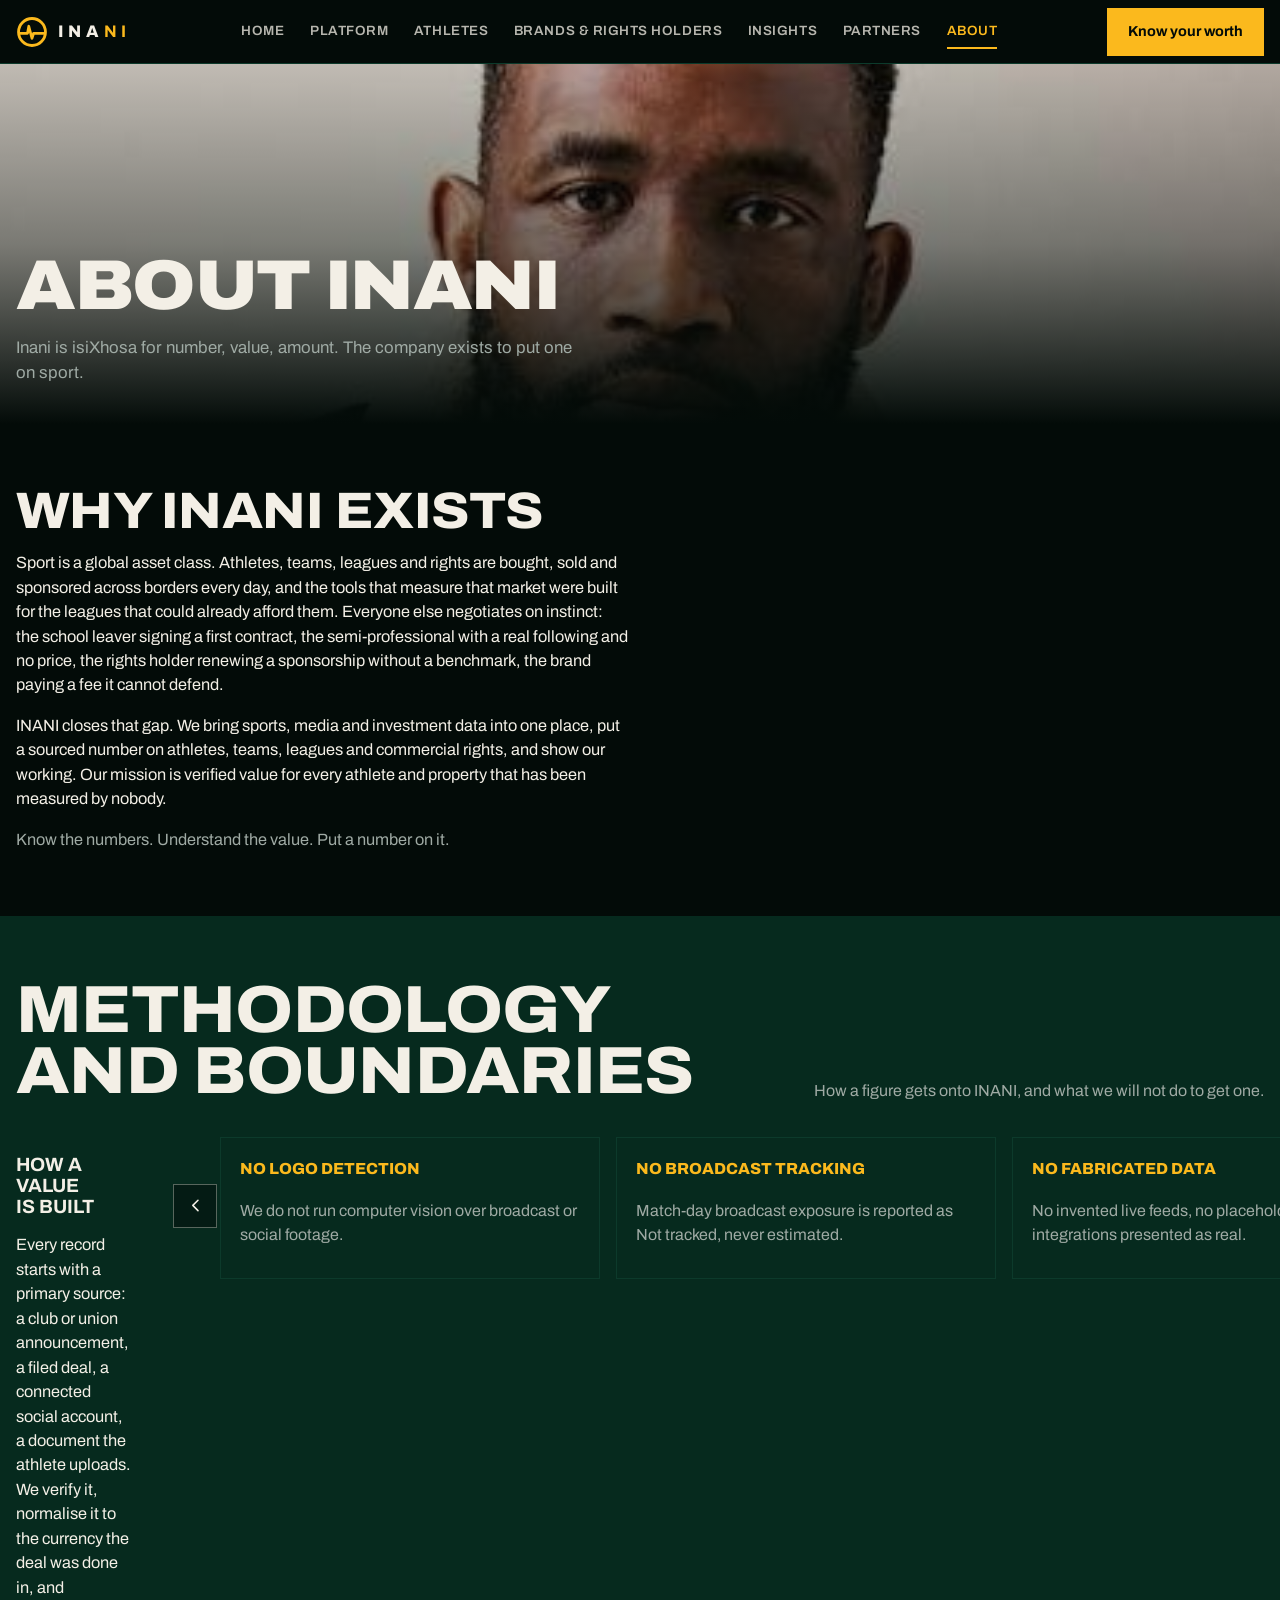
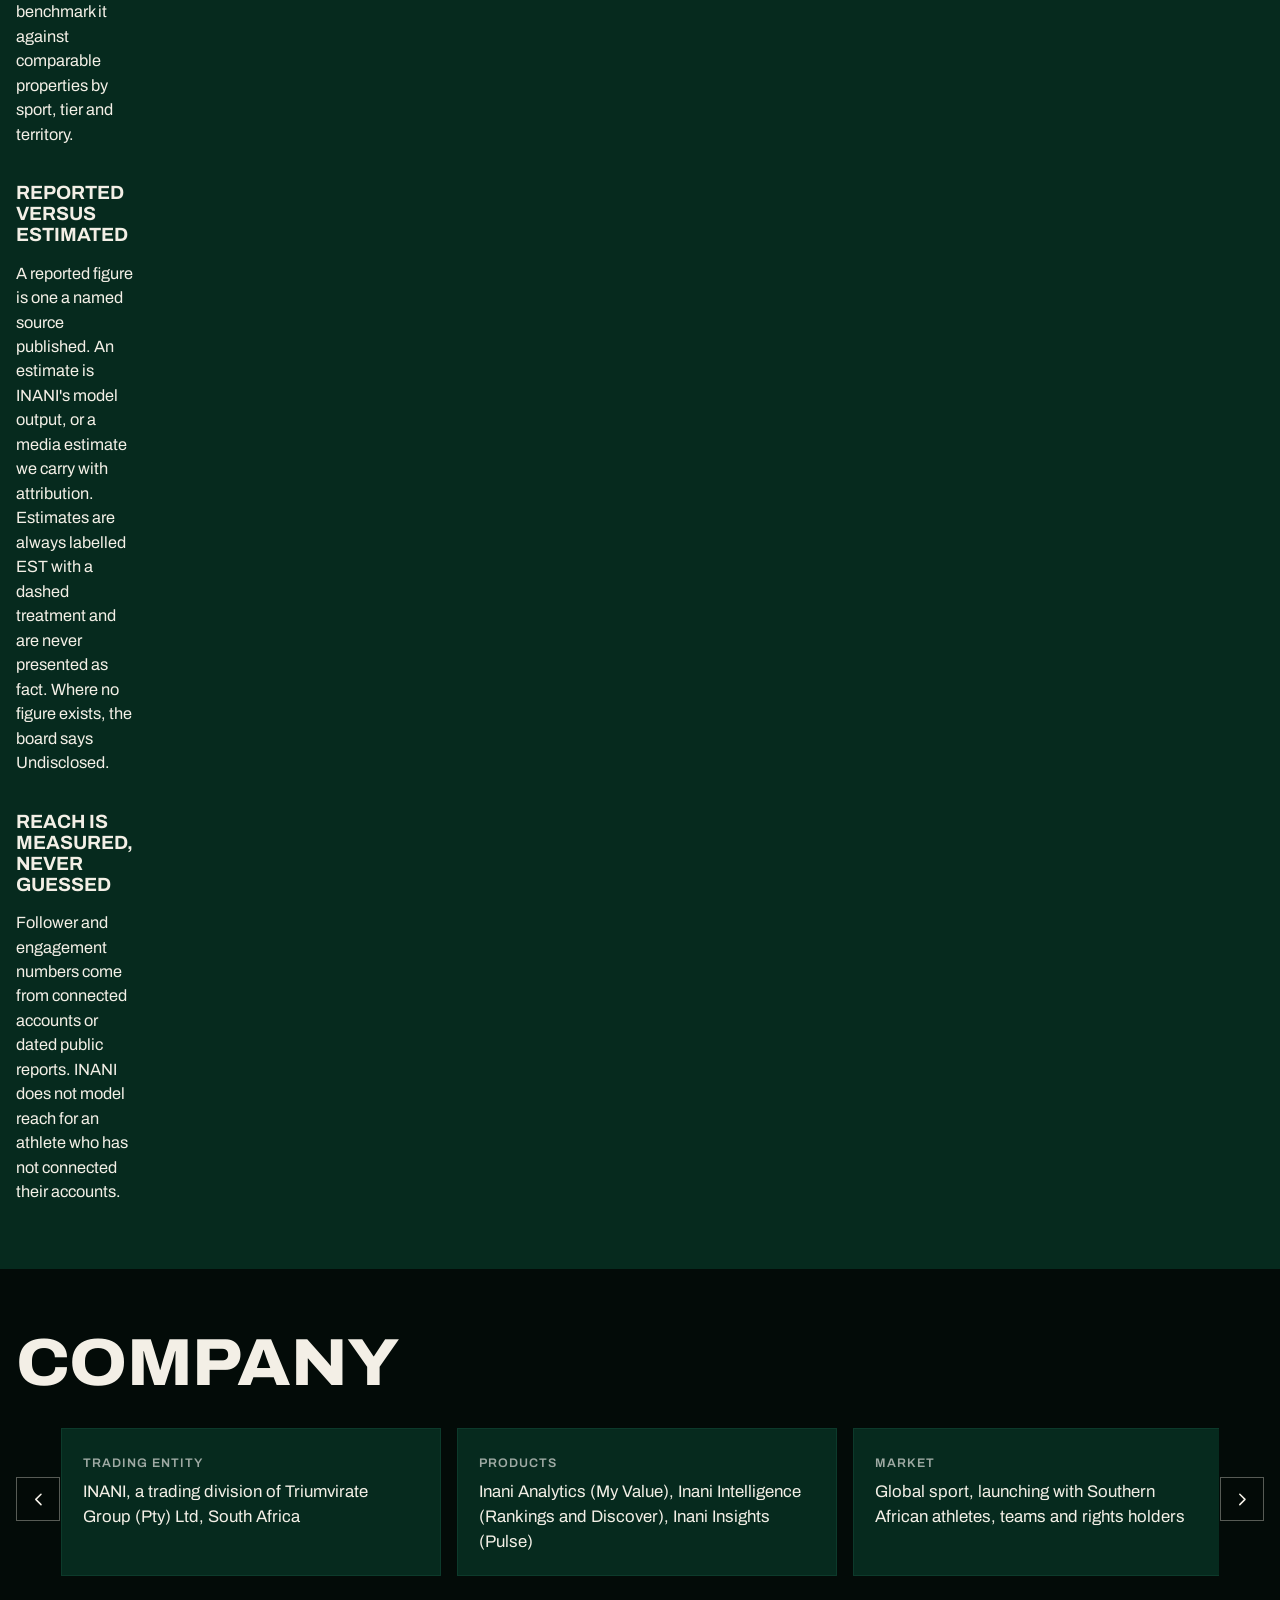
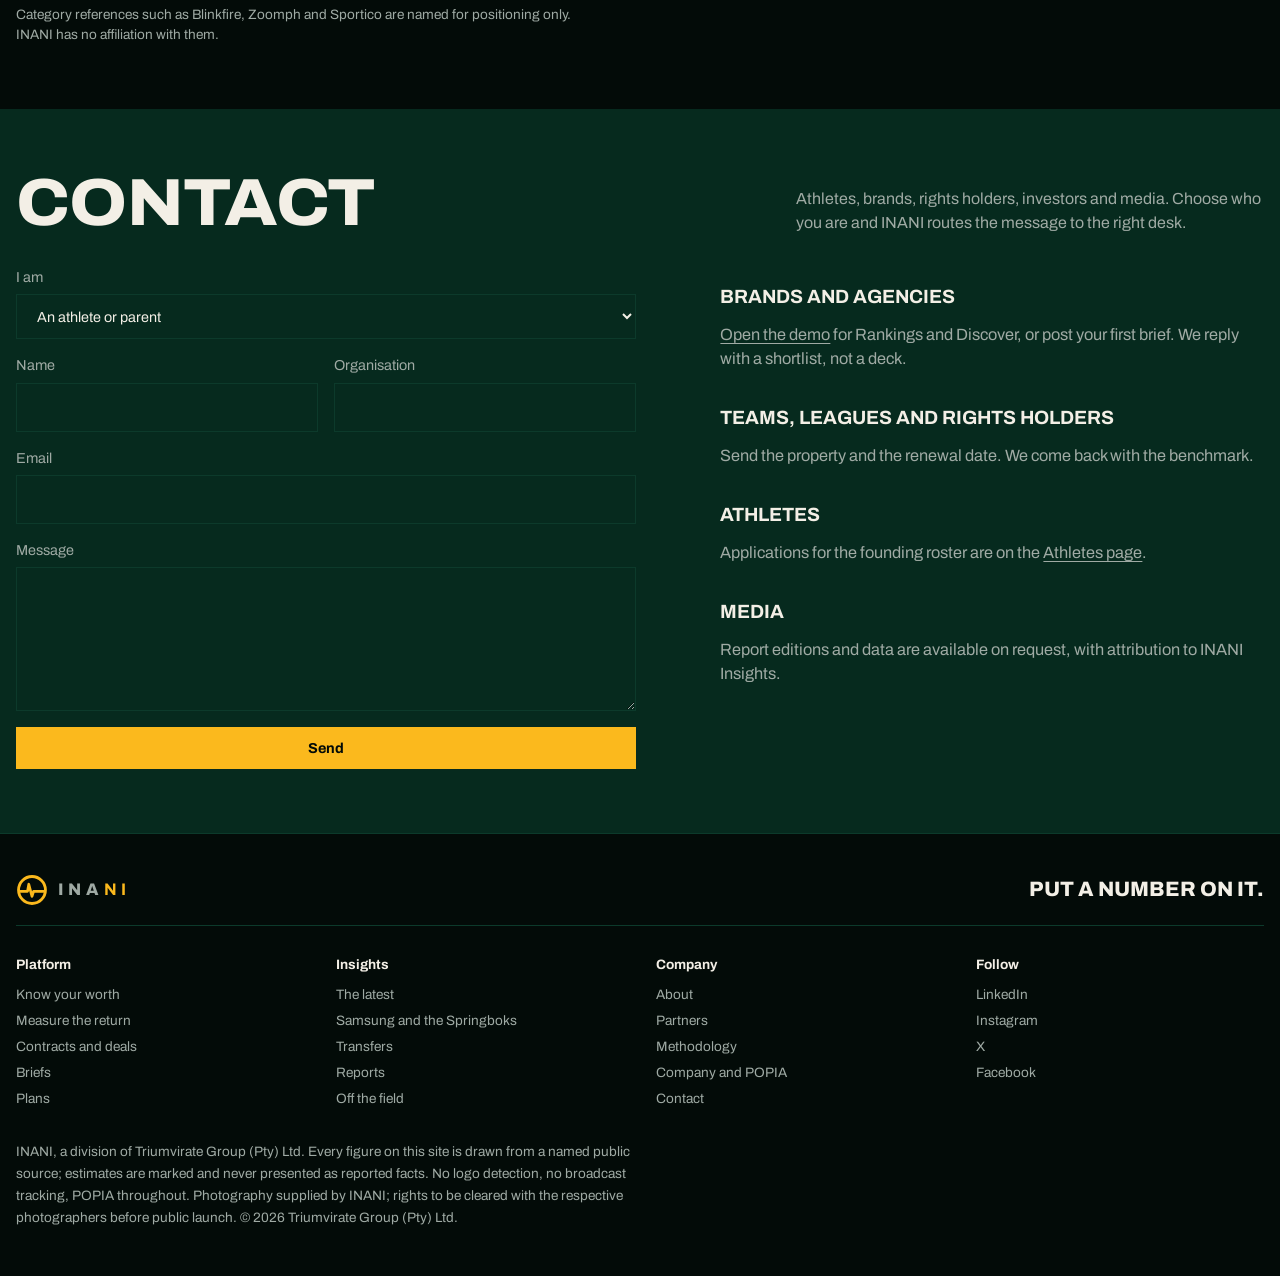
==== commit 9ef1c9a2: "Home rebuilt: single-line hero, by-the-numbers, story, eyebrow sections, footer Co-Authored-By: Clau" ====
--- a/about.html
+++ b/about.html
@@ -100,13 +100,14 @@
 </main>
 <footer>
   <div class="wrap">
+    <div class="f-top"><a class="lock" href="index.html"><svg viewBox="0 0 100 100" aria-hidden="true"><circle cx="50" cy="50" r="42" fill="none" stroke="#FBB91D" stroke-width="9"/><polyline points="14,54 36,54 40,32 50,70 55,54 86,54" fill="none" stroke="#FBB91D" stroke-width="8.5" stroke-linecap="round" stroke-linejoin="round"/></svg><span>INA<b>NI</b></span></a><p class="line">Put a number on it.</p></div>
     <div class="cols">
-      <div><p class="line">Put a number on it.</p><p style="margin-top:.6rem">INANI, a division of Triumvirate Group (Pty) Ltd. "Inani" is isiXhosa for number, value, amount.</p></div>
-      <div><strong>Platform</strong><ul><li><a href="platform.html">Dashboards</a></li><li><a href="brands.html#board">Contracts and deals</a></li><li><a href="brands.html#briefs">Briefs</a></li><li><a href="athletes.html">Athletes</a></li></ul></div>
-      <div><strong>Insights</strong><ul><li><a href="insights.html">The latest</a></li><li><a href="insights.html#reports">Reports</a></li><li><a href="athletes.html#style">Off the field</a></li><li><a href="insights.html#newsletter">Newsletter</a></li></ul></div>
+      <div><strong>Platform</strong><ul><li><a href="platform.html">Know your worth</a></li><li><a href="brands.html#return">Measure the return</a></li><li><a href="brands.html#board">Contracts and deals</a></li><li><a href="brands.html#briefs">Briefs</a></li><li><a href="platform.html#plans">Plans</a></li></ul></div>
+      <div><strong>Insights</strong><ul><li><a href="insights.html">The latest</a></li><li><a href="insights.html#samsung">Samsung and the Springboks</a></li><li><a href="insights.html#transfers">Transfers</a></li><li><a href="insights.html#reports">Reports</a></li><li><a href="athletes.html#style">Off the field</a></li></ul></div>
       <div><strong>Company</strong><ul><li><a href="about.html">About</a></li><li><a href="partners.html">Partners</a></li><li><a href="about.html#method">Methodology</a></li><li><a href="about.html#legal">Company and POPIA</a></li><li><a href="about.html#contact">Contact</a></li></ul></div>
+      <div><strong>Follow</strong><ul><li><a href="https://www.linkedin.com/" target="_blank" rel="noopener">LinkedIn</a></li><li><a href="https://www.instagram.com/" target="_blank" rel="noopener">Instagram</a></li><li><a href="https://x.com/" target="_blank" rel="noopener">X</a></li><li><a href="https://www.facebook.com/" target="_blank" rel="noopener">Facebook</a></li></ul></div>
     </div>
-    <p class="fine">Every figure on this site is drawn from a named public source. Estimates are marked and never presented as reported facts. INANI does not use logo detection or broadcast tracking and operates in compliance with POPIA. Photography supplied by INANI; rights to be cleared with the respective photographers before public launch.</p>
+    <p class="fine">INANI, a division of Triumvirate Group (Pty) Ltd. Every figure on this site is drawn from a named public source; estimates are marked and never presented as reported facts. No logo detection, no broadcast tracking, POPIA throughout. Photography supplied by INANI; rights to be cleared with the respective photographers before public launch. © 2026 Triumvirate Group (Pty) Ltd.</p>
   </div>
 </footer>
 <script src="site.js"></script>
--- a/styles.css
+++ b/styles.css
@@ -624,3 +624,42 @@
 .feat-col.verdict{border-color:var(--amber)}
 .feat-col .acts{margin-top:.4rem}
 @media (max-width:1000px){.feat{grid-template-columns:1fr}.feat-cols{grid-template-columns:1fr}}
+
+/* ===== tighten ===== */
+.h-sub{font-size:clamp(1.5rem,3vw,2.4rem) !important}
+.brief .status{font-size:.85rem;color:var(--amber);font-weight:600;grid-row:1/3;align-self:center}
+.brief .cta{grid-row:1/3;align-self:center}
+.metric-strip{display:grid;grid-template-columns:repeat(2,1fr);gap:.6rem 1.4rem;margin-top:1.2rem;font-size:.9rem;color:var(--ash)}
+.metric-strip b{color:var(--amber);display:block;font-size:.95rem}
+.roi{gap:2rem}
+.roi .l{margin-top:.6rem}
+section{padding-block:clamp(2.2rem,5vw,4rem)}
+.page-title.photo{min-height:min(40vh,400px)}
+.page-title.photo h1{font-size:clamp(2rem,5.5vw,4.4rem) !important}
+.charts.carousel{grid-auto-columns:min(420px,88vw)}
+@media (max-width:560px){.metric-strip{grid-template-columns:1fr}}
+.brief{grid-template-columns:1fr auto}
+.brief .t{grid-column:1}
+.brief .cta,.brief .status{grid-column:2;grid-row:1/3;align-self:center;justify-self:end}
+
+/* ===== All Blacks / CFG pass ===== */
+.eyebrow{margin-bottom:.9rem}
+.numbers{padding-block:clamp(2rem,5vw,3.5rem)}
+.bignums{display:grid;grid-template-columns:repeat(6,1fr);gap:1.2rem 1.6rem}
+.bignums div{display:grid;gap:.4rem;border-top:2px solid var(--moss);padding-top:.9rem;min-width:0}
+.bignums b{font-family:var(--display);font-weight:800;font-size:clamp(1.9rem,3.2vw,3rem);line-height:1;font-variant-numeric:tabular-nums;color:var(--amber)}
+.bignums span{color:var(--ash);font-size:.85rem}
+@media (max-width:1000px){.bignums{grid-template-columns:repeat(3,1fr)}}
+@media (max-width:560px){.bignums{grid-template-columns:repeat(2,1fr)}}
+.story{display:grid;gap:1.4rem;max-width:72ch}
+.story-cols{display:grid;grid-template-columns:1fr 1fr;gap:1.6rem}
+.story-cols p:not(.eyebrow){font-size:1.05rem}
+@media (max-width:700px){.story-cols{grid-template-columns:1fr}}
+.slide .ph img{transform:scale(1.08);transition:transform 9s linear}
+.slide.on .ph img{transform:scale(1)}
+.f-top{display:flex;justify-content:space-between;align-items:center;gap:1rem;flex-wrap:wrap;margin-bottom:1.8rem;padding-bottom:1.2rem;border-bottom:1px solid var(--moss)}
+footer .cols{grid-template-columns:repeat(4,1fr)}
+@media (max-width:760px){footer .cols{grid-template-columns:1fr 1fr}}
+.pcards{display:grid;grid-template-columns:repeat(3,1fr);gap:1rem}
+.pcards.carousel{grid-auto-columns:min(400px,82vw)}
+@media (max-width:860px){.pcards:not(.carousel){grid-template-columns:1fr}}
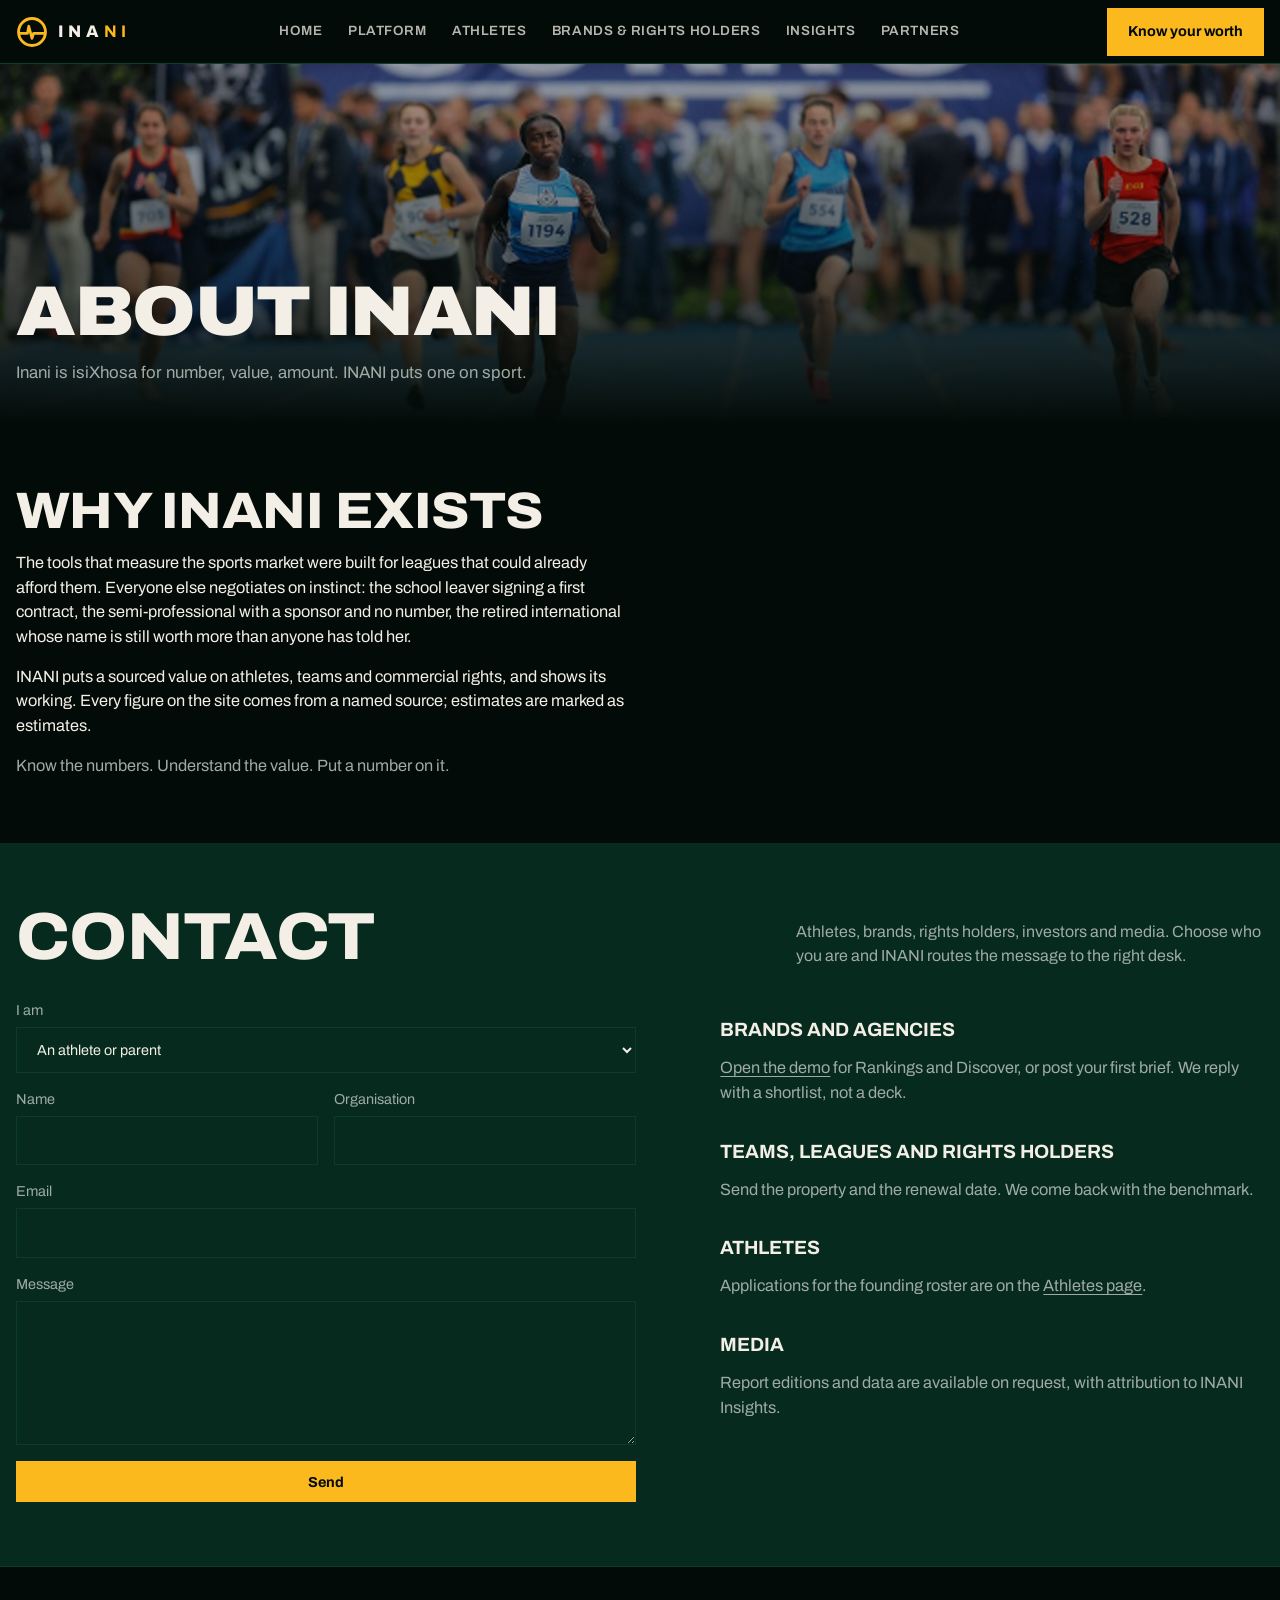
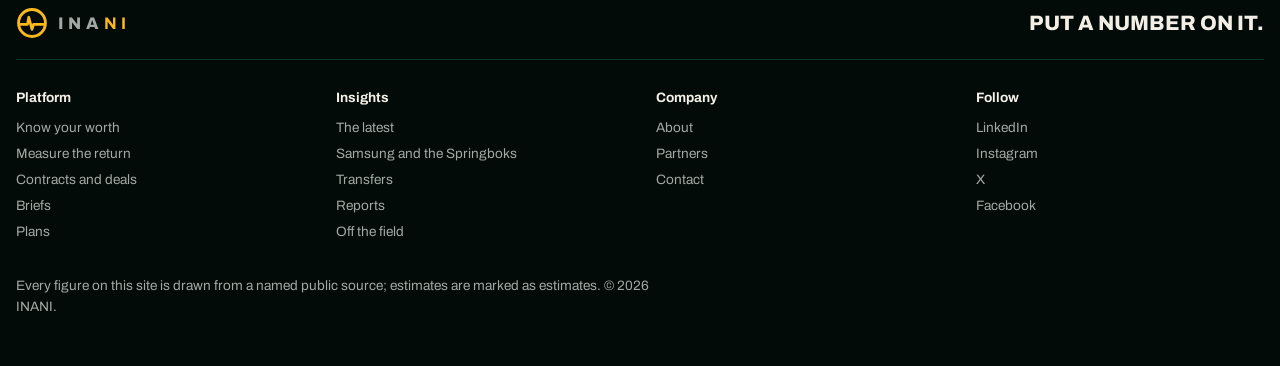
==== commit b7632cef: "About: tab removed from nav, methodology and company sections cut, Triumvirate removed, new hero Co-" ====
--- a/about.html
+++ b/about.html
@@ -34,51 +34,20 @@
 <header class="top">
   <div class="wrap bar">
     <a class="lock" href="index.html" aria-label="INANI home"><svg viewBox="0 0 100 100" aria-hidden="true"><circle cx="50" cy="50" r="42" fill="none" stroke="#FBB91D" stroke-width="9"/><polyline points="14,54 36,54 40,32 50,70 55,54 86,54" fill="none" stroke="#FBB91D" stroke-width="8.5" stroke-linecap="round" stroke-linejoin="round"/></svg><span>INA<b>NI</b></span></a>
-    <nav class="main" id="nav" aria-label="Primary"><a href="index.html">Home</a><a href="platform.html">Platform</a><a href="athletes.html">Athletes</a><a href="brands.html">Brands & Rights Holders</a><a href="insights.html">Insights</a><a href="partners.html">Partners</a><a href="about.html" aria-current="page">About</a></nav>
+    <nav class="main" id="nav" aria-label="Primary"><a href="index.html">Home</a><a href="platform.html">Platform</a><a href="athletes.html">Athletes</a><a href="brands.html">Brands & Rights Holders</a><a href="insights.html">Insights</a><a href="partners.html">Partners</a></nav>
     <div class="acts"><a class="cta" href="athletes.html#apply">Know your worth</a><button class="menu" id="menu" aria-expanded="false" aria-controls="nav">Menu</button></div>
   </div>
 </header>
 <main>
 
-<div class="page-title photo"><div class="ph"><img src="img/kolisi-denim.jpg" alt="" style="object-position:50% 20%"></div><div class="wrap"><h1 style="font-size:clamp(2.4rem,7vw,6rem)">About INANI</h1><p>Inani is isiXhosa for number, value, amount. The company exists to put one on sport.</p></div></div>
+<div class="page-title photo"><div class="ph"><img src="img/curro-sprint.jpg" alt="" style="object-position:45% 50%"></div><div class="wrap"><h1 style="font-size:clamp(2.4rem,7vw,6rem)">About INANI</h1><p>Inani is isiXhosa for number, value, amount. INANI puts one on sport.</p></div></div>
 <section class="wrap">
   <div class="prose">
     <h2 style="font-size:clamp(1.8rem,4vw,3.2rem)">Why INANI exists</h2>
-    <p>Sport is a global asset class. Athletes, teams, leagues and rights are bought, sold and sponsored across borders every day, and the tools that measure that market were built for the leagues that could already afford them. Everyone else negotiates on instinct: the school leaver signing a first contract, the semi-professional with a real following and no price, the rights holder renewing a sponsorship without a benchmark, the brand paying a fee it cannot defend.</p>
-    <p>INANI closes that gap. We bring sports, media and investment data into one place, put a sourced number on athletes, teams, leagues and commercial rights, and show our working. Our mission is verified value for every athlete and property that has been measured by nobody.</p>
+    <p>The tools that measure the sports market were built for leagues that could already afford them. Everyone else negotiates on instinct: the school leaver signing a first contract, the semi-professional with a sponsor and no number, the retired international whose name is still worth more than anyone has told her.</p>
+    <p>INANI puts a sourced value on athletes, teams and commercial rights, and shows its working. Every figure on the site comes from a named source; estimates are marked as estimates.</p>
     <p class="ash">Know the numbers. Understand the value. Put a number on it.</p>
   </div>
-</section>
-<section class="band" id="method"><div class="wrap">
-  <div class="head"><h2>Methodology<br>and boundaries</h2><p>How a figure gets onto INANI, and what we will not do to get one.</p></div>
-  <div class="split">
-    <div class="prose">
-      <h3>How a value is built</h3>
-      <p>Every record starts with a primary source: a club or union announcement, a filed deal, a connected social account, a document the athlete uploads. We verify it, normalise it to the currency the deal was done in, and benchmark it against comparable properties by sport, tier and territory.</p>
-      <h3>Reported versus estimated</h3>
-      <p>A reported figure is one a named source published. An estimate is INANI's model output, or a media estimate we carry with attribution. Estimates are always labelled EST with a dashed treatment and are never presented as fact. Where no figure exists, the board says Undisclosed.</p>
-      <h3>Reach is measured, never guessed</h3>
-      <p>Follower and engagement numbers come from connected accounts or dated public reports. INANI does not model reach for an athlete who has not connected their accounts.</p>
-    </div>
-    <ul class="rules carousel">
-      <li><b>No logo detection</b><span>We do not run computer vision over broadcast or social footage.</span></li>
-      <li><b>No broadcast tracking</b><span>Match-day broadcast exposure is reported as Not tracked, never estimated.</span></li>
-      <li><b>No fabricated data</b><span>No invented live feeds, no placeholder integrations presented as real.</span></li>
-      <li><b>EST, always marked</b><span>Every estimate carries the label and the dashed treatment, on every surface.</span></li>
-      <li><b>POPIA throughout</b><span>Personal information is processed lawfully, minimally and with consent, and athletes can withdraw at any time.</span></li>
-      <li><b>Image rights respected</b><span>Contracted professionals are onboarded only with written consent from the relevant body.</span></li>
-    </ul>
-  </div>
-</div></section>
-<section class="wrap" id="legal">
-  <div class="head"><h2>Company</h2></div>
-  <div class="facts carousel">
-    <div><span class="k">Trading entity</span><p class="v">INANI, a trading division of Triumvirate Group (Pty) Ltd, South Africa</p></div>
-    <div><span class="k">Products</span><p class="v">Inani Analytics (My Value), Inani Intelligence (Rankings and Discover), Inani Insights (Pulse)</p></div>
-    <div><span class="k">Market</span><p class="v">Global sport, launching with Southern African athletes, teams and rights holders</p></div>
-    <div><span class="k">Data protection</span><p class="v">Protection of Personal Information Act, 2013 (POPIA). Requests to the Information Officer through the contact page.</p></div>
-  </div>
-  <p class="note">Category references such as Blinkfire, Zoomph and Sportico are named for positioning only. INANI has no affiliation with them.</p>
 </section>
 <section class="band" id="contact"><div class="wrap"><div class="head"><h2>Contact</h2><p>Athletes, brands, rights holders, investors and media. Choose who you are and INANI routes the message to the right desk.</p></div>
   <div class="split">
@@ -104,10 +73,10 @@
     <div class="cols">
       <div><strong>Platform</strong><ul><li><a href="platform.html">Know your worth</a></li><li><a href="brands.html#return">Measure the return</a></li><li><a href="brands.html#board">Contracts and deals</a></li><li><a href="brands.html#briefs">Briefs</a></li><li><a href="platform.html#plans">Plans</a></li></ul></div>
       <div><strong>Insights</strong><ul><li><a href="insights.html">The latest</a></li><li><a href="insights.html#samsung">Samsung and the Springboks</a></li><li><a href="insights.html#transfers">Transfers</a></li><li><a href="insights.html#reports">Reports</a></li><li><a href="athletes.html#style">Off the field</a></li></ul></div>
-      <div><strong>Company</strong><ul><li><a href="about.html">About</a></li><li><a href="partners.html">Partners</a></li><li><a href="about.html#method">Methodology</a></li><li><a href="about.html#legal">Company and POPIA</a></li><li><a href="about.html#contact">Contact</a></li></ul></div>
-      <div><strong>Follow</strong><ul><li><a href="https://www.linkedin.com/" target="_blank" rel="noopener">LinkedIn</a></li><li><a href="https://www.instagram.com/" target="_blank" rel="noopener">Instagram</a></li><li><a href="https://x.com/" target="_blank" rel="noopener">X</a></li><li><a href="https://www.facebook.com/" target="_blank" rel="noopener">Facebook</a></li></ul></div>
+      <div><strong>Company</strong><ul><li><a href="about.html">About</a></li><li><a href="partners.html">Partners</a></li><li><a href="about.html#contact">Contact</a></li></ul></div>
+      <div><strong>Follow</strong><ul><li><a href="https://www.linkedin.com/company/inani-analytics/" target="_blank" rel="noopener">LinkedIn</a></li><li><a href="https://www.instagram.com/inanianalytics" target="_blank" rel="noopener">Instagram</a></li><li><a href="https://x.com/inanianalytics" target="_blank" rel="noopener">X</a></li><li><a href="https://www.facebook.com/share/1JWfGhhpAh/" target="_blank" rel="noopener">Facebook</a></li></ul></div>
     </div>
-    <p class="fine">INANI, a division of Triumvirate Group (Pty) Ltd. Every figure on this site is drawn from a named public source; estimates are marked and never presented as reported facts. No logo detection, no broadcast tracking, POPIA throughout. Photography supplied by INANI; rights to be cleared with the respective photographers before public launch. © 2026 Triumvirate Group (Pty) Ltd.</p>
+    <p class="fine">Every figure on this site is drawn from a named public source; estimates are marked as estimates. © 2026 INANI.</p>
   </div>
 </footer>
 <script src="site.js"></script>
--- a/styles.css
+++ b/styles.css
@@ -663,3 +663,17 @@
 .pcards{display:grid;grid-template-columns:repeat(3,1fr);gap:1rem}
 .pcards.carousel{grid-auto-columns:min(400px,82vw)}
 @media (max-width:860px){.pcards:not(.carousel){grid-template-columns:1fr}}
+.logo{background:#F3EFE6 !important;border-color:#F3EFE6}
+.logo img{max-height:80px;max-width:180px}
+.logo span{color:#062A1E}
+.club-invite{display:grid;grid-template-columns:1fr auto;gap:1.5rem;align-items:center;background:var(--ink);border:1.5px dashed var(--moss);padding:1.6rem}
+.club-invite h3{font-size:1.5rem;margin-bottom:.4rem}
+.club-invite p{color:var(--ash);max-width:52ch}
+@media (max-width:700px){.club-invite{grid-template-columns:1fr}}
+/* three-item sets fill the row on desktop; carousel only on small screens */
+@media (min-width:1000px){
+  .prods.carousel,.plans2.carousel{grid-auto-flow:row;grid-template-columns:repeat(3,1fr) !important;grid-auto-columns:auto;overflow:visible}
+  .tech.carousel{grid-auto-columns:calc((100% - 2rem)/3)}
+  .railwrap:has(> .prods) > .arr,.railwrap:has(> .plans2) > .arr{display:none}
+}
+.cta.ghost{background:transparent;color:var(--bone);border:1px solid rgba(243,239,230,.4)}
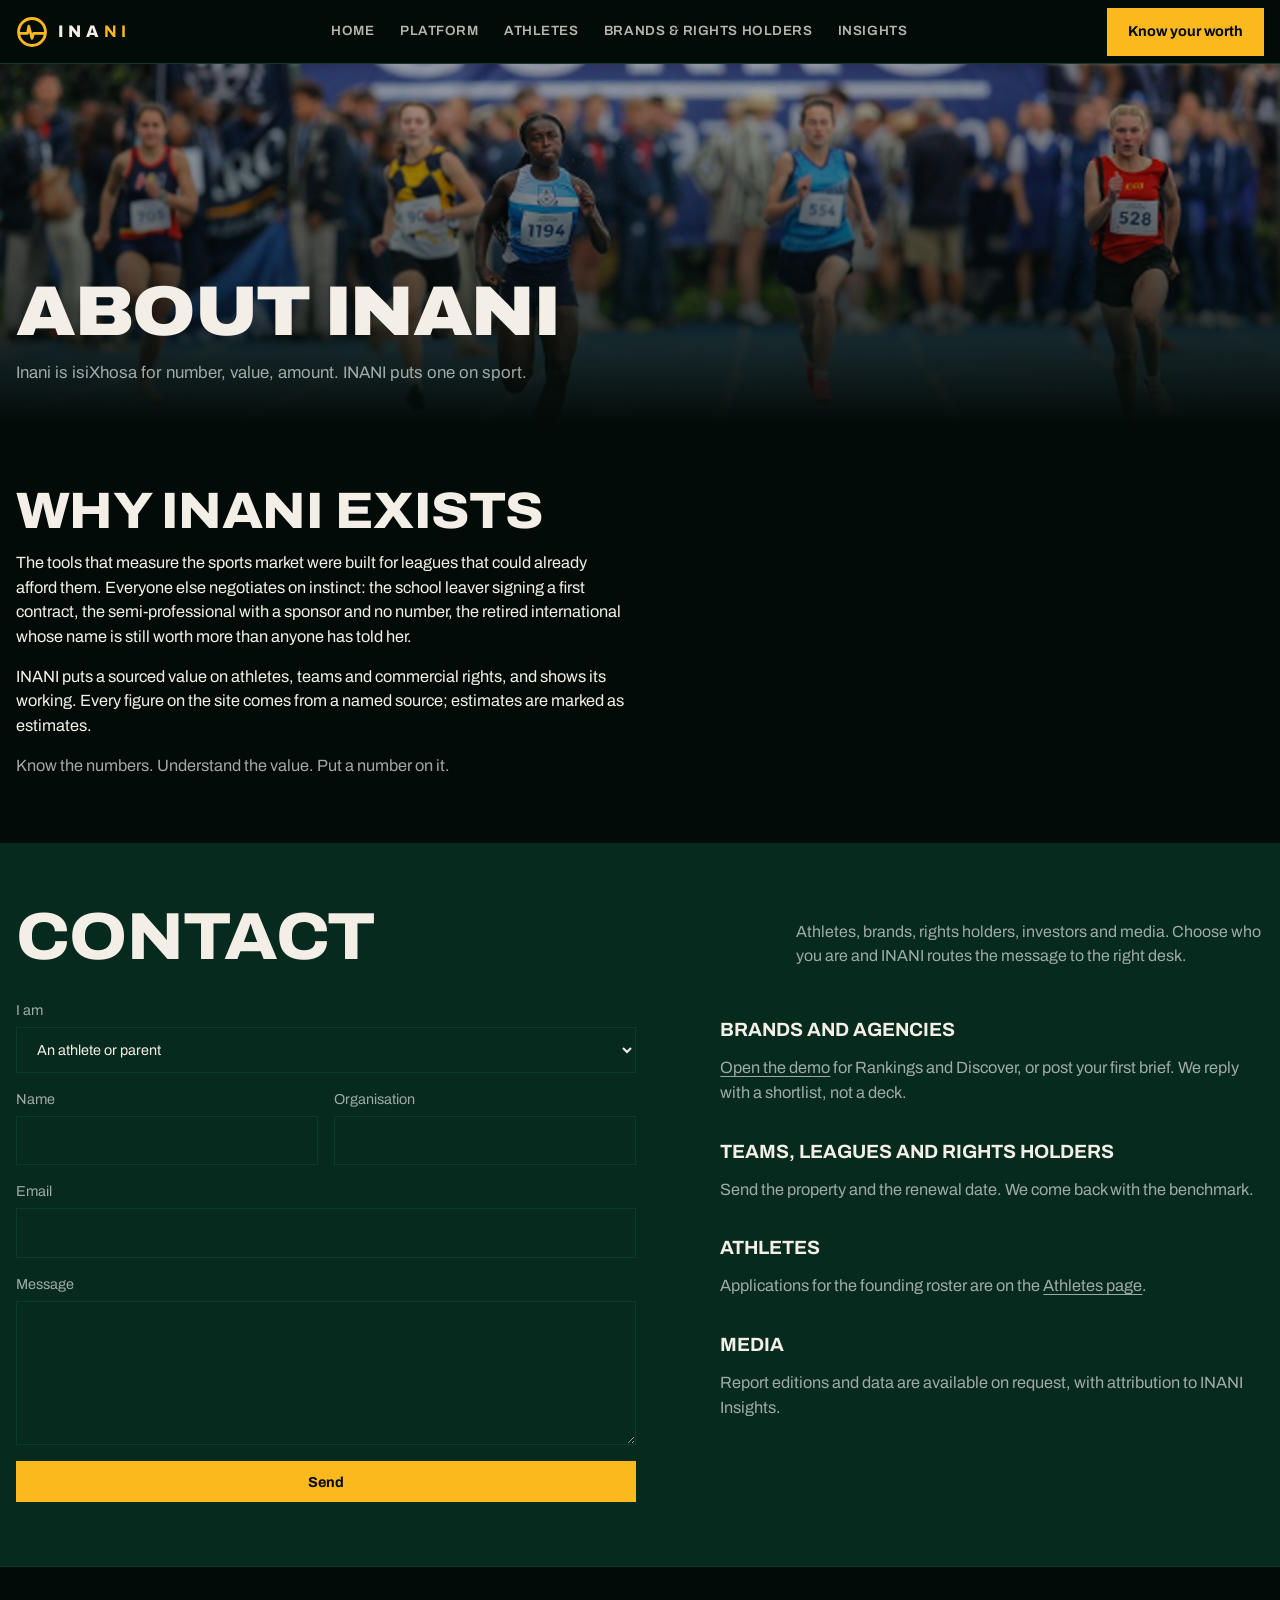
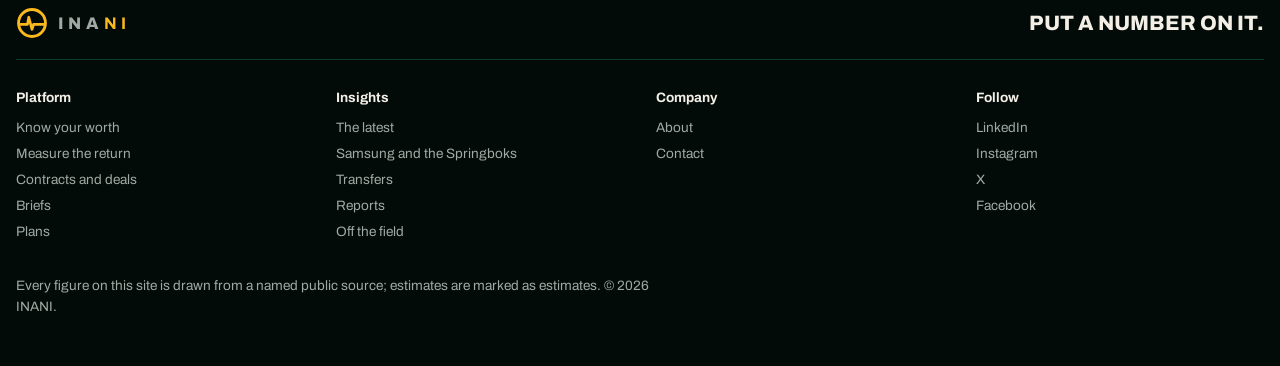
==== commit 8e33e36b: "Partners page, tab, footer link and all logos removed Co-Authored-By: Claude Fable 5.1 <noreply@anth" ====
--- a/about.html
+++ b/about.html
@@ -34,7 +34,7 @@
 <header class="top">
   <div class="wrap bar">
     <a class="lock" href="index.html" aria-label="INANI home"><svg viewBox="0 0 100 100" aria-hidden="true"><circle cx="50" cy="50" r="42" fill="none" stroke="#FBB91D" stroke-width="9"/><polyline points="14,54 36,54 40,32 50,70 55,54 86,54" fill="none" stroke="#FBB91D" stroke-width="8.5" stroke-linecap="round" stroke-linejoin="round"/></svg><span>INA<b>NI</b></span></a>
-    <nav class="main" id="nav" aria-label="Primary"><a href="index.html">Home</a><a href="platform.html">Platform</a><a href="athletes.html">Athletes</a><a href="brands.html">Brands & Rights Holders</a><a href="insights.html">Insights</a><a href="partners.html">Partners</a></nav>
+    <nav class="main" id="nav" aria-label="Primary"><a href="index.html">Home</a><a href="platform.html">Platform</a><a href="athletes.html">Athletes</a><a href="brands.html">Brands & Rights Holders</a><a href="insights.html">Insights</a></nav>
     <div class="acts"><a class="cta" href="athletes.html#apply">Know your worth</a><button class="menu" id="menu" aria-expanded="false" aria-controls="nav">Menu</button></div>
   </div>
 </header>
@@ -73,7 +73,7 @@
     <div class="cols">
       <div><strong>Platform</strong><ul><li><a href="platform.html">Know your worth</a></li><li><a href="brands.html#return">Measure the return</a></li><li><a href="brands.html#board">Contracts and deals</a></li><li><a href="brands.html#briefs">Briefs</a></li><li><a href="platform.html#plans">Plans</a></li></ul></div>
       <div><strong>Insights</strong><ul><li><a href="insights.html">The latest</a></li><li><a href="insights.html#samsung">Samsung and the Springboks</a></li><li><a href="insights.html#transfers">Transfers</a></li><li><a href="insights.html#reports">Reports</a></li><li><a href="athletes.html#style">Off the field</a></li></ul></div>
-      <div><strong>Company</strong><ul><li><a href="about.html">About</a></li><li><a href="partners.html">Partners</a></li><li><a href="about.html#contact">Contact</a></li></ul></div>
+      <div><strong>Company</strong><ul><li><a href="about.html">About</a></li><li><a href="about.html#contact">Contact</a></li></ul></div>
       <div><strong>Follow</strong><ul><li><a href="https://www.linkedin.com/company/inani-analytics/" target="_blank" rel="noopener">LinkedIn</a></li><li><a href="https://www.instagram.com/inanianalytics" target="_blank" rel="noopener">Instagram</a></li><li><a href="https://x.com/inanianalytics" target="_blank" rel="noopener">X</a></li><li><a href="https://www.facebook.com/share/1JWfGhhpAh/" target="_blank" rel="noopener">Facebook</a></li></ul></div>
     </div>
     <p class="fine">Every figure on this site is drawn from a named public source; estimates are marked as estimates. © 2026 INANI.</p>
--- a/styles.css
+++ b/styles.css
@@ -677,3 +677,9 @@
   .railwrap:has(> .prods) > .arr,.railwrap:has(> .plans2) > .arr{display:none}
 }
 .cta.ghost{background:transparent;color:var(--bone);border:1px solid rgba(243,239,230,.4)}
+.s-growth{margin:.9rem 0 1rem;padding:.9rem 1rem;background:var(--ink);border:1px solid var(--moss)}
+.s-growth .g-head{display:flex;justify-content:space-between;align-items:baseline;margin-bottom:.5rem}.s-growth .g-head b{font-size:.9rem}.s-growth .g-head span{color:var(--ash);font-size:.75rem}
+.g-row{display:grid;grid-template-columns:5.5rem 1fr 3.4rem auto;gap:.6rem;align-items:center;font-size:.8rem;margin:.3rem 0}
+.g-row span{color:var(--ash)}.g-row .b{height:8px;background:var(--pine);position:relative}.g-row .b i{position:absolute;inset:0;width:var(--w);background:var(--amber)}.g-row b{text-align:right}.g-row em{font-style:normal;color:var(--ash);font-size:.72rem}
+.s-bars .r em{font-style:normal;color:var(--ash);font-size:.72rem;grid-column:1/-1;margin-top:-.2rem}
+.s-bars .r.est .b i{background:repeating-linear-gradient(90deg,var(--amber) 0 6px,transparent 6px 10px)}.s-bars .r.est b{color:var(--amber)}
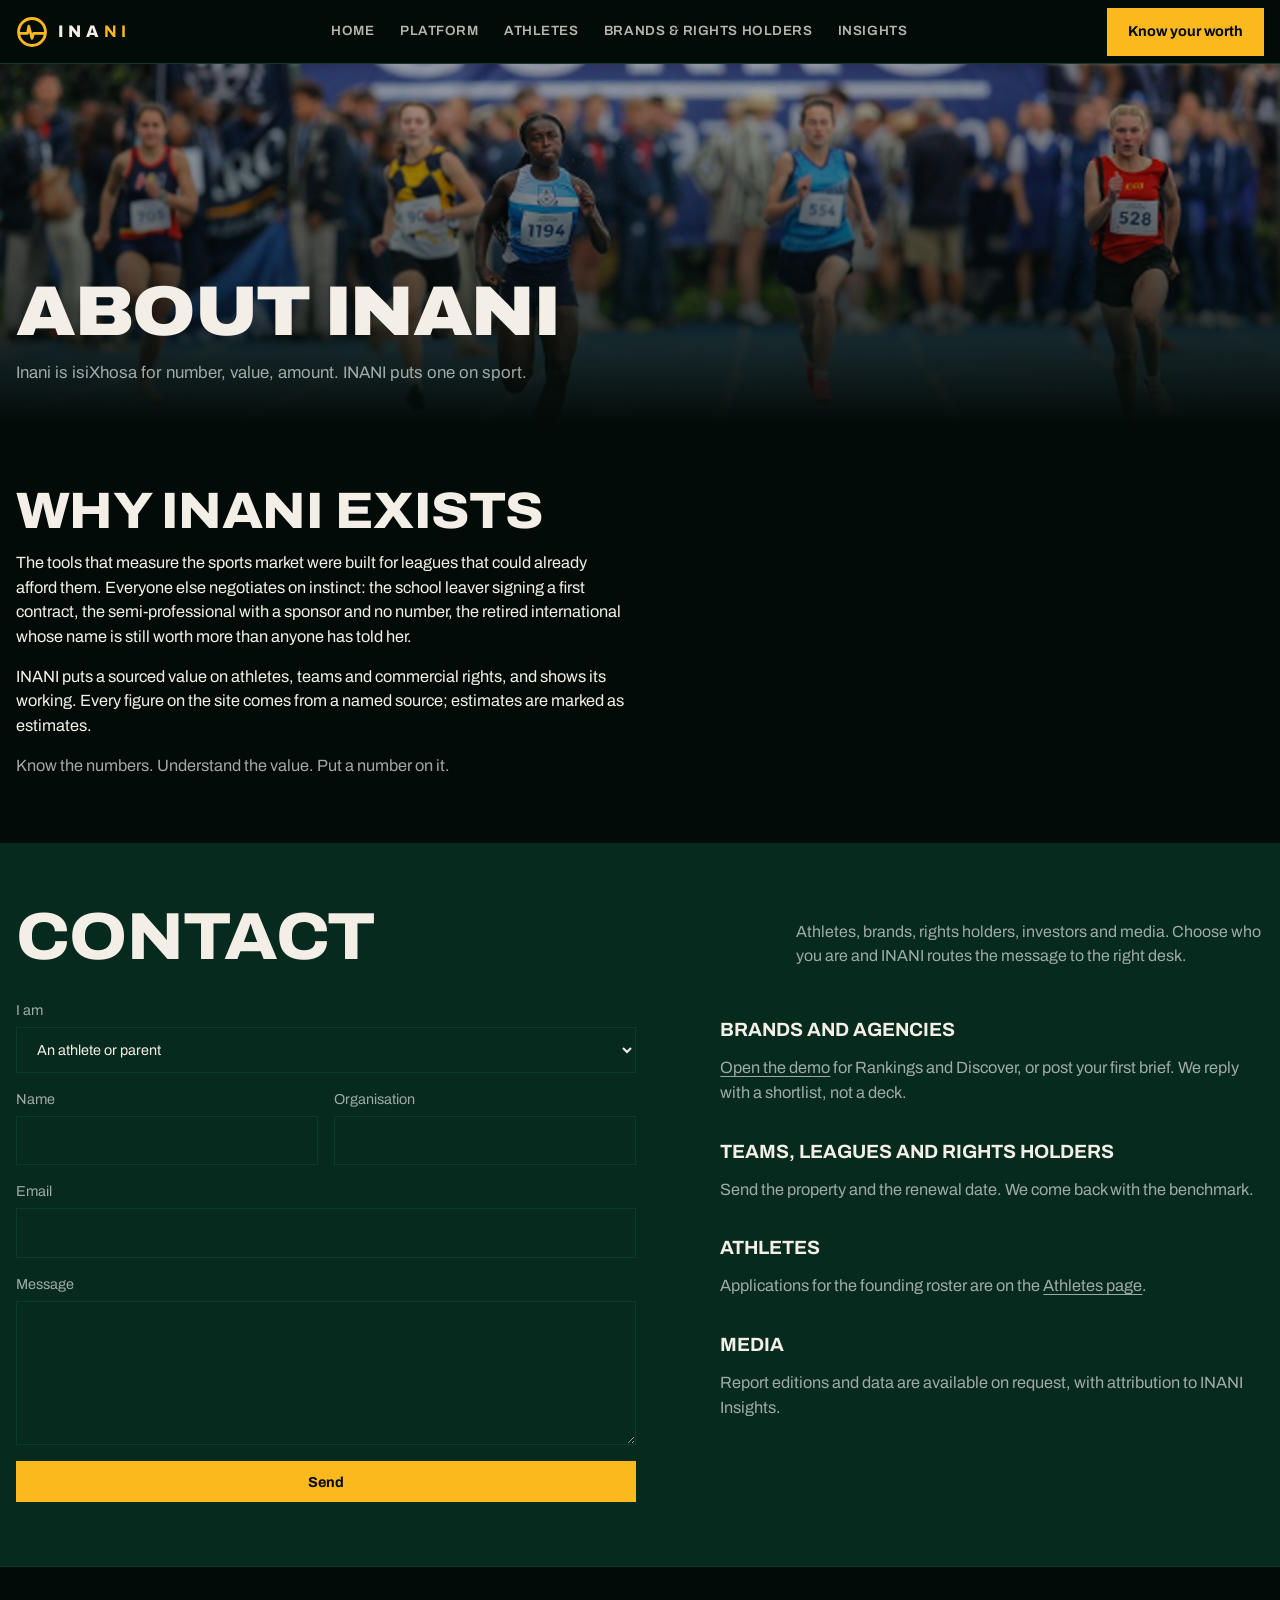
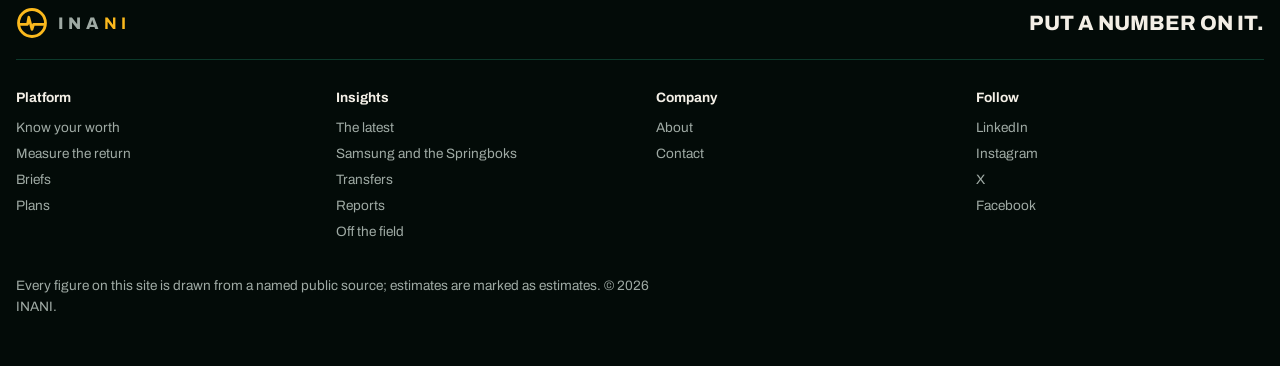
==== commit 21ecb83c: "Brands: contracts and deals board removed; links redirected to the return section Co-Authored-By: Cl" ====
--- a/about.html
+++ b/about.html
@@ -71,7 +71,7 @@
   <div class="wrap">
     <div class="f-top"><a class="lock" href="index.html"><svg viewBox="0 0 100 100" aria-hidden="true"><circle cx="50" cy="50" r="42" fill="none" stroke="#FBB91D" stroke-width="9"/><polyline points="14,54 36,54 40,32 50,70 55,54 86,54" fill="none" stroke="#FBB91D" stroke-width="8.5" stroke-linecap="round" stroke-linejoin="round"/></svg><span>INA<b>NI</b></span></a><p class="line">Put a number on it.</p></div>
     <div class="cols">
-      <div><strong>Platform</strong><ul><li><a href="platform.html">Know your worth</a></li><li><a href="brands.html#return">Measure the return</a></li><li><a href="brands.html#board">Contracts and deals</a></li><li><a href="brands.html#briefs">Briefs</a></li><li><a href="platform.html#plans">Plans</a></li></ul></div>
+      <div><strong>Platform</strong><ul><li><a href="platform.html">Know your worth</a></li><li><a href="brands.html#return">Measure the return</a></li><li><a href="brands.html#briefs">Briefs</a></li><li><a href="platform.html#plans">Plans</a></li></ul></div>
       <div><strong>Insights</strong><ul><li><a href="insights.html">The latest</a></li><li><a href="insights.html#samsung">Samsung and the Springboks</a></li><li><a href="insights.html#transfers">Transfers</a></li><li><a href="insights.html#reports">Reports</a></li><li><a href="athletes.html#style">Off the field</a></li></ul></div>
       <div><strong>Company</strong><ul><li><a href="about.html">About</a></li><li><a href="about.html#contact">Contact</a></li></ul></div>
       <div><strong>Follow</strong><ul><li><a href="https://www.linkedin.com/company/inani-analytics/" target="_blank" rel="noopener">LinkedIn</a></li><li><a href="https://www.instagram.com/inanianalytics" target="_blank" rel="noopener">Instagram</a></li><li><a href="https://x.com/inanianalytics" target="_blank" rel="noopener">X</a></li><li><a href="https://www.facebook.com/share/1JWfGhhpAh/" target="_blank" rel="noopener">Facebook</a></li></ul></div>
--- a/styles.css
+++ b/styles.css
@@ -683,3 +683,11 @@
 .g-row span{color:var(--ash)}.g-row .b{height:8px;background:var(--pine);position:relative}.g-row .b i{position:absolute;inset:0;width:var(--w);background:var(--amber)}.g-row b{text-align:right}.g-row em{font-style:normal;color:var(--ash);font-size:.72rem}
 .s-bars .r em{font-style:normal;color:var(--ash);font-size:.72rem;grid-column:1/-1;margin-top:-.2rem}
 .s-bars .r.est .b i{background:repeating-linear-gradient(90deg,var(--amber) 0 6px,transparent 6px 10px)}.s-bars .r.est b{color:var(--amber)}
+.g-row .b.dual{height:14px}.g-row .b.dual i{height:6px;top:0;bottom:auto}.g-row .b.dual u{position:absolute;left:0;bottom:0;height:6px;width:var(--w);background:var(--bone);opacity:.8}
+/* look tiles: name is a plain line; captions equal height so buttons align */
+.look .cap p.who{display:block;grid-template-columns:none;background:transparent;padding:0;gap:0;font-weight:700;font-size:1.15rem;line-height:1.2}
+.look-rail .look{display:grid;grid-template-rows:auto 1fr}
+.look-rail .look .cap{grid-template-rows:auto auto auto 1fr;align-content:start}
+.look-rail .look .cap .cta{align-self:end;justify-self:start;margin-top:.6rem}
+.look-rail .look .ph{aspect-ratio:3/4;height:auto}
+.look-rail .look .ph img{height:100%;width:100%;object-fit:cover}
